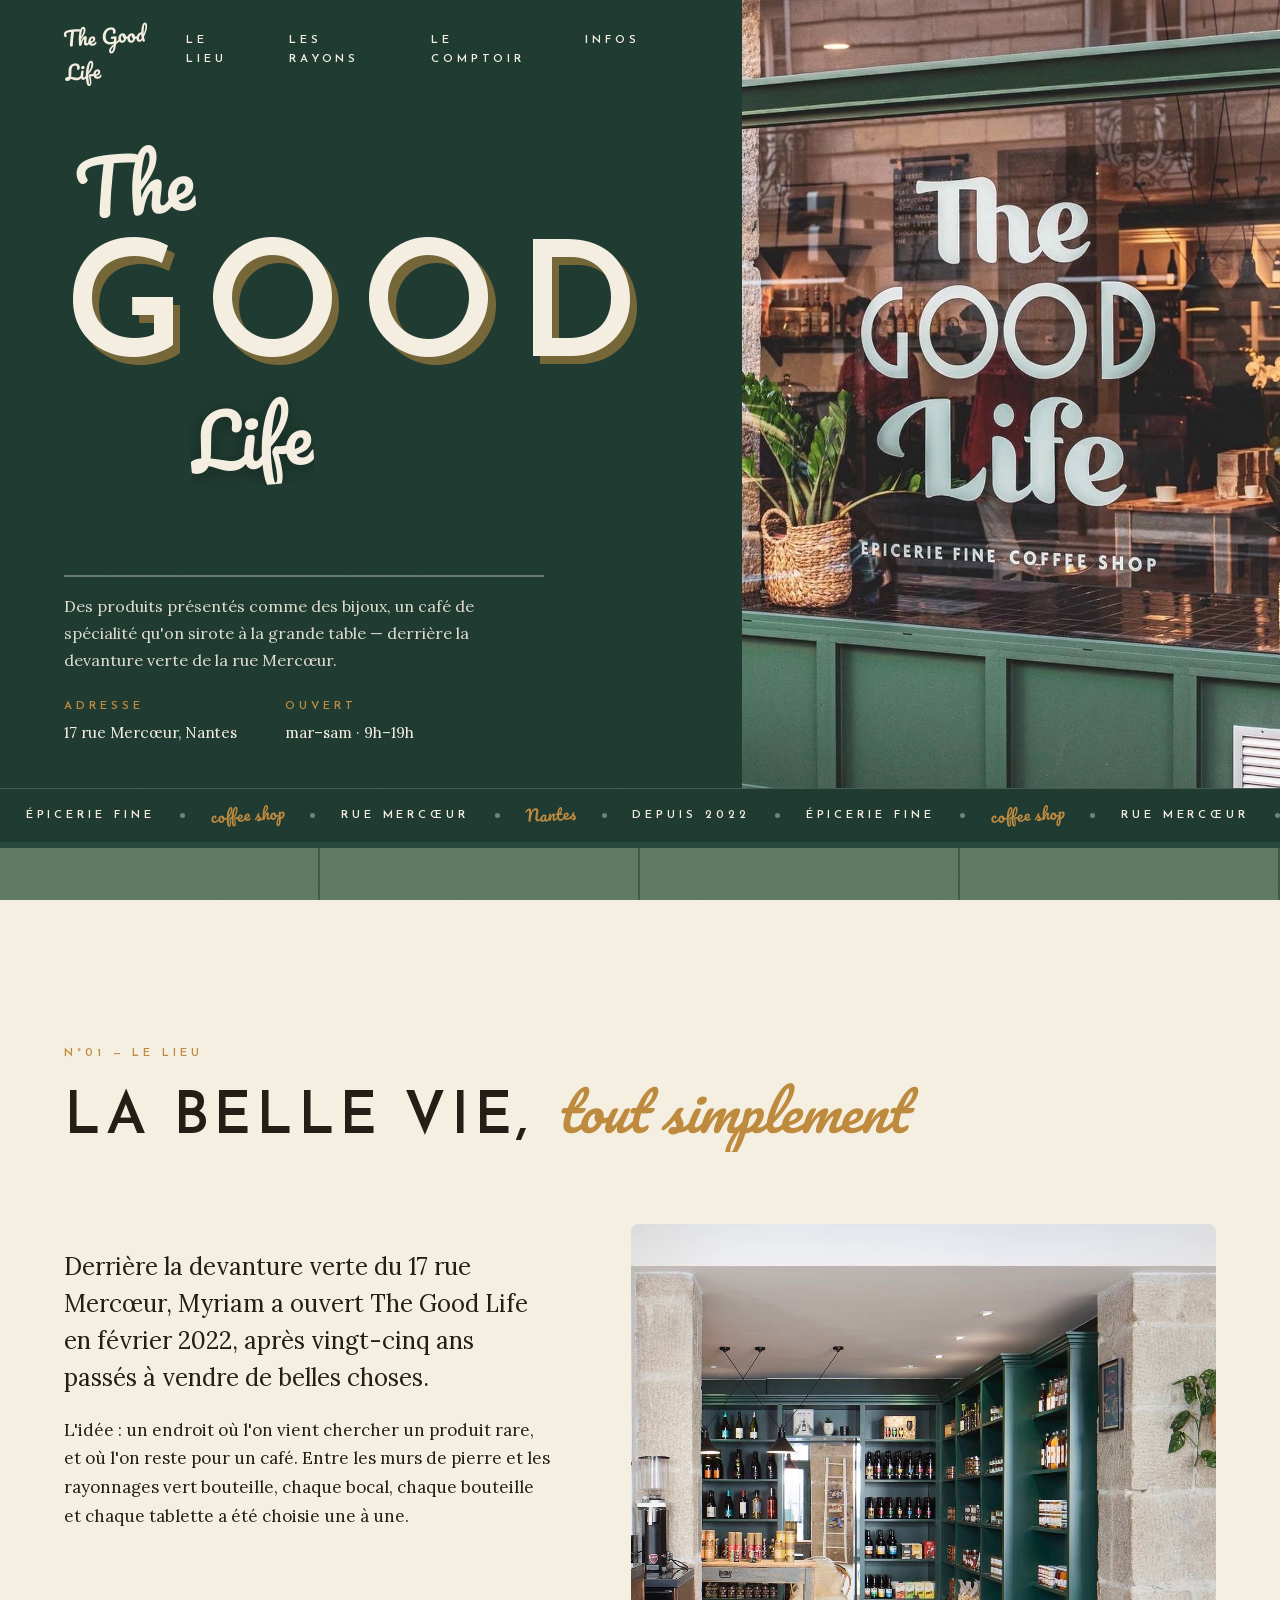
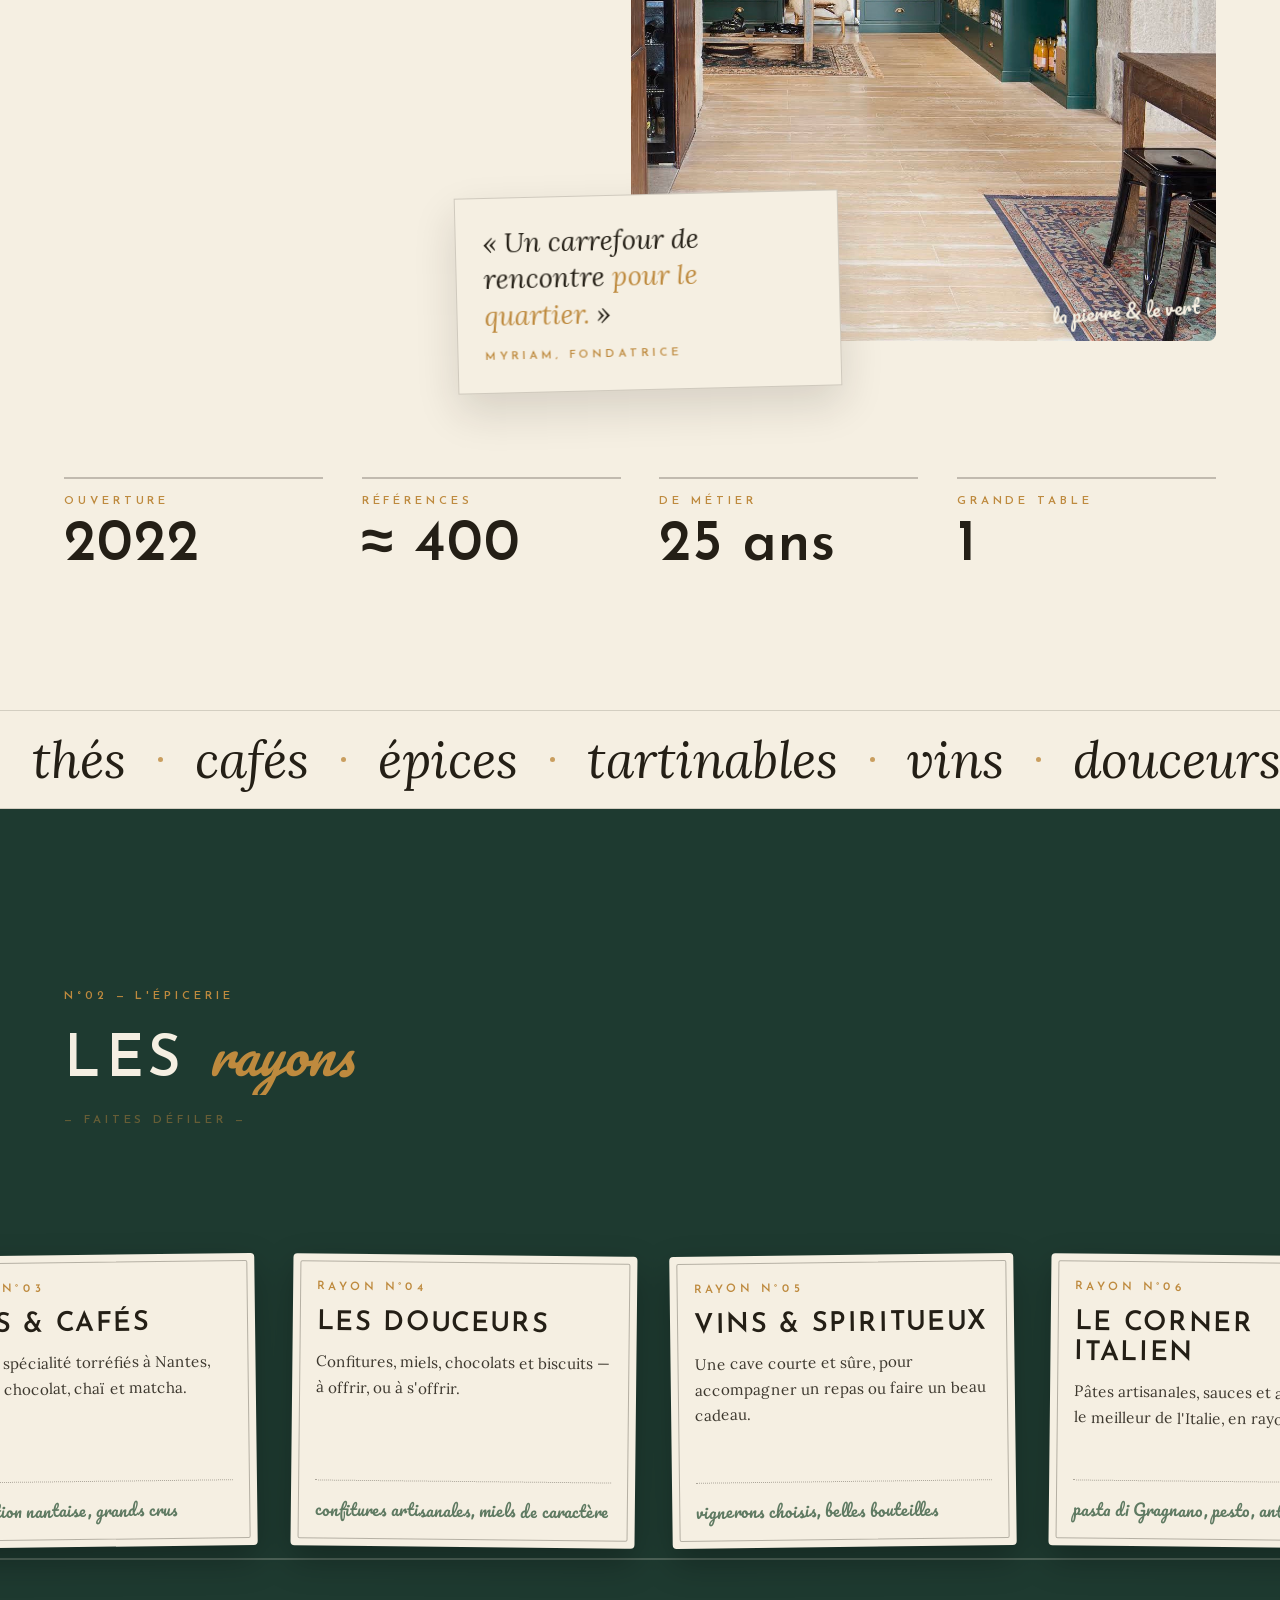
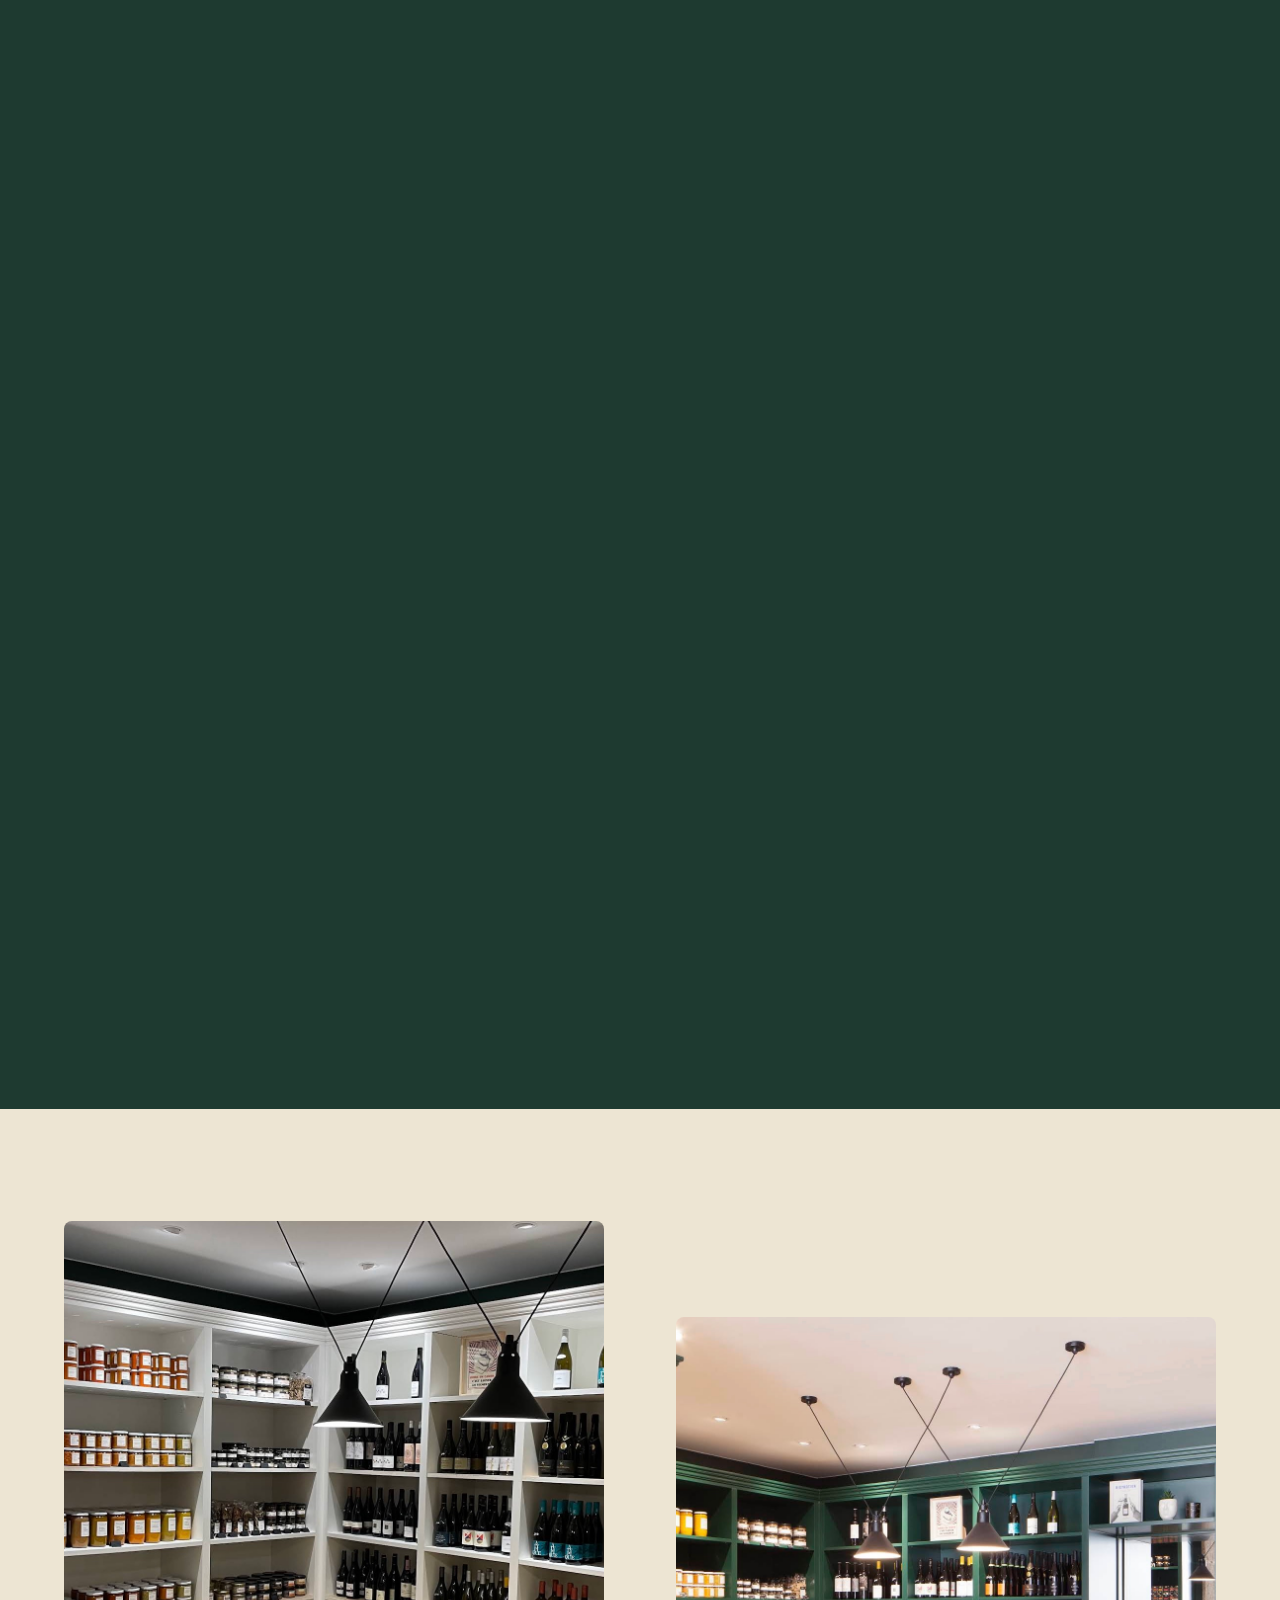
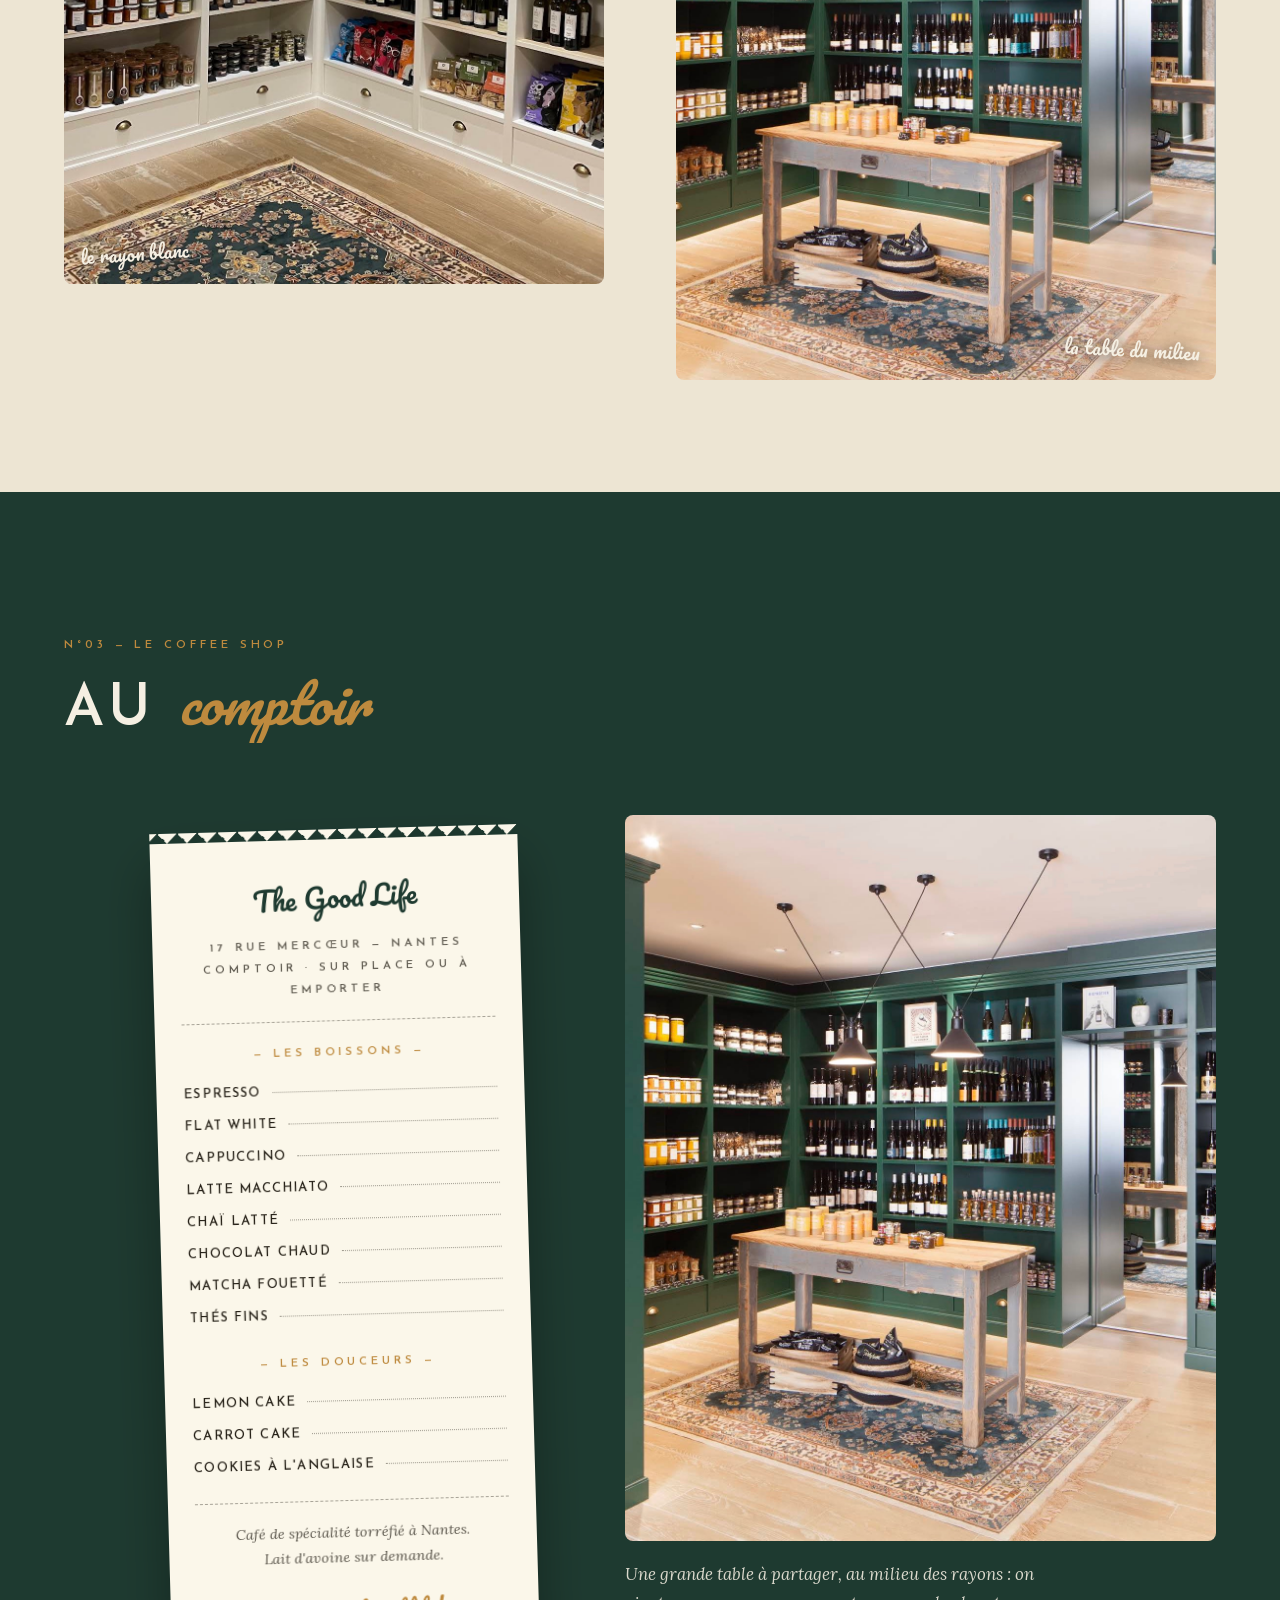
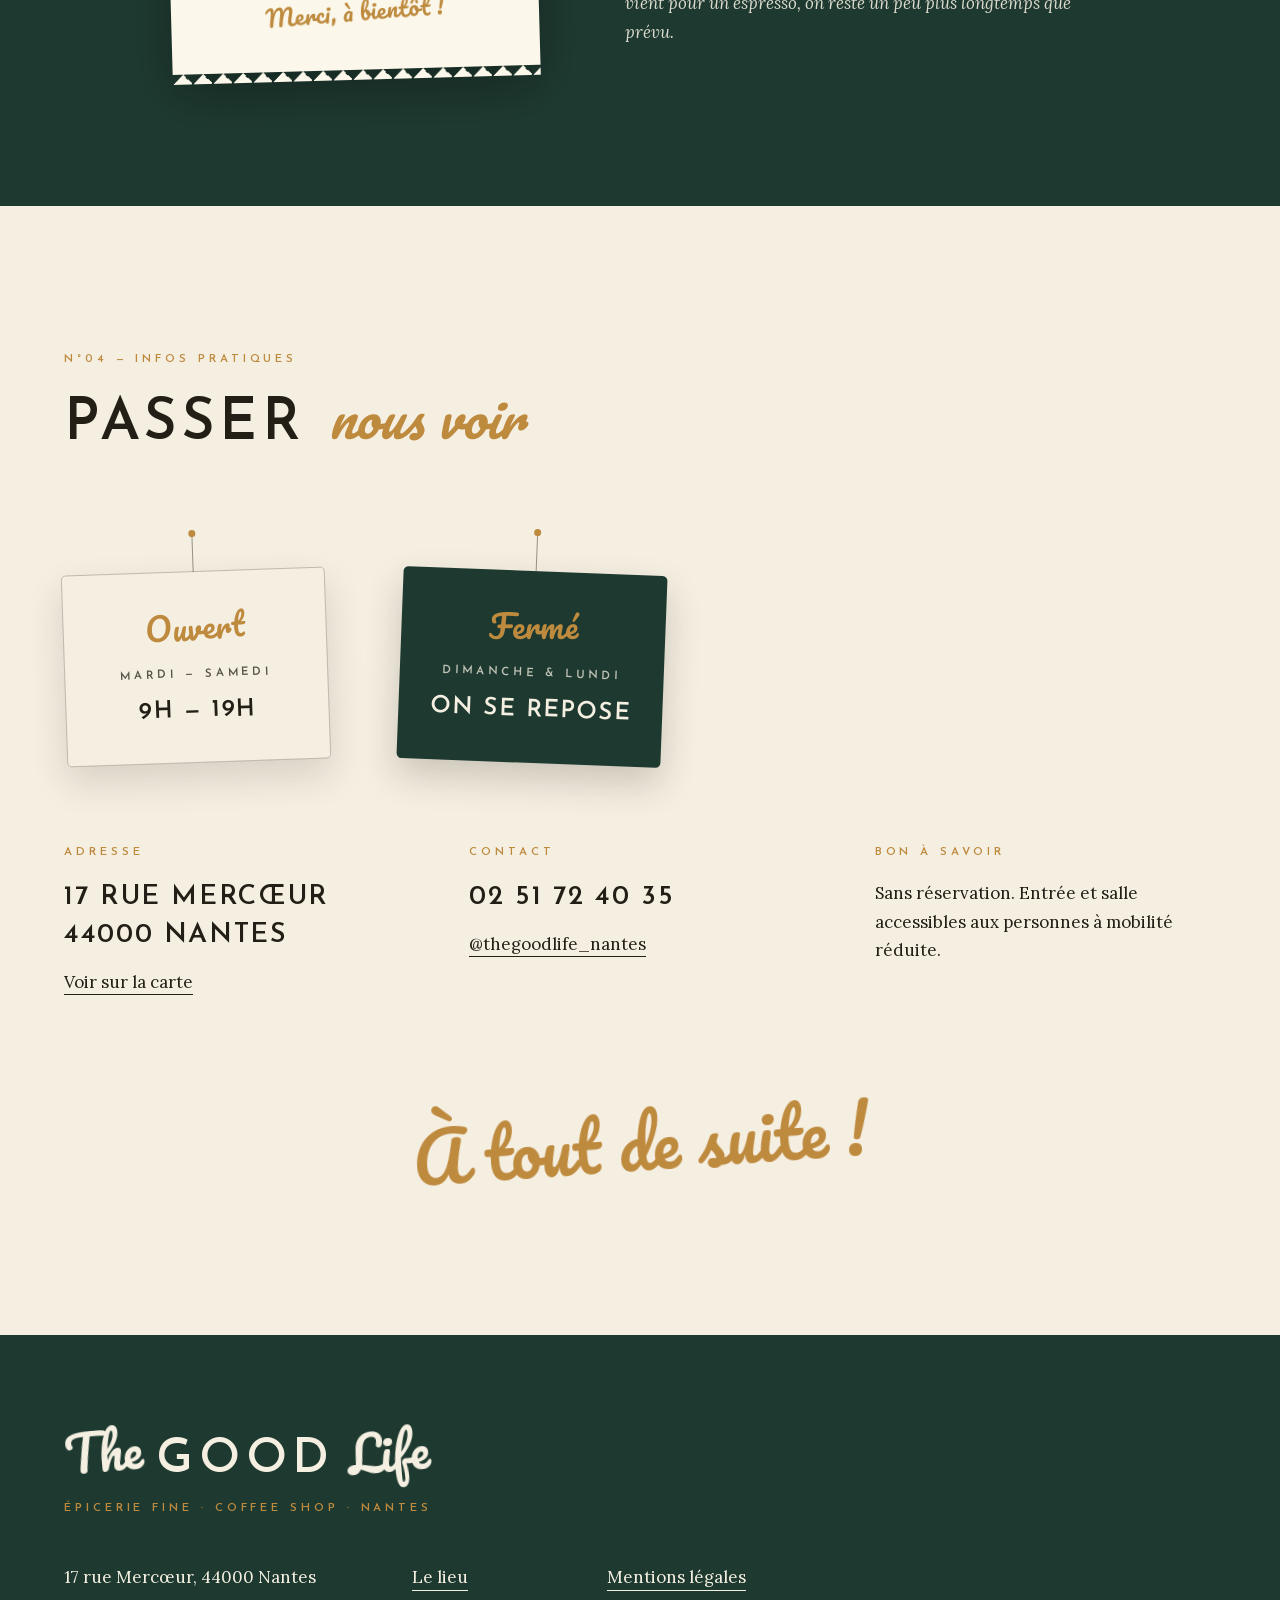
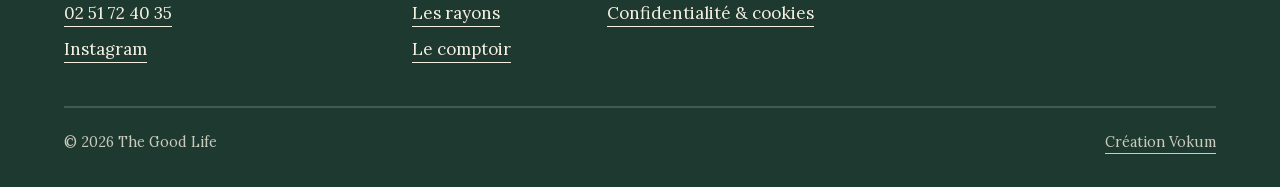
==== index.html @ 86792b62 "Site The Good Life — épicerie fine & coffee shop, Nantes DA « La traversée de la boutique » : lettra" ====
<!doctype html>
<html lang="fr">
<head>
  <meta charset="utf-8">
  <meta name="viewport" content="width=device-width, initial-scale=1">
  <title>The Good Life — Épicerie fine &amp; coffee shop à Nantes</title>
  <meta name="description" content="The Good Life, épicerie fine et coffee shop rue Mercœur à Nantes. Environ 400 références choisies une à une, café de spécialité, pâtisseries à l'anglaise et une grande table à partager. Mardi–samedi, 9h–19h.">
  <link rel="icon" href="assets/img/favicon.svg" type="image/svg+xml">

  <meta property="og:title" content="The Good Life — Épicerie fine &amp; coffee shop à Nantes">
  <meta property="og:description" content="Épicerie fine, café de spécialité et pâtisseries à l'anglaise, 17 rue Mercœur à Nantes.">
  <meta property="og:type" content="website">
  <meta property="og:image" content="https://thegoodlife-site.vercel.app/assets/img/devanture.jpg">
  <meta property="og:locale" content="fr_FR">

  <link rel="preload" href="assets/fonts/pacifico.woff2" as="font" type="font/woff2" crossorigin>
  <link rel="preload" href="assets/fonts/josefin-sans.woff2" as="font" type="font/woff2" crossorigin>
  <link rel="preload" href="assets/fonts/lora.woff2" as="font" type="font/woff2" crossorigin>

  <link rel="stylesheet" href="assets/css/base/base.css">
  <link rel="stylesheet" href="assets/css/base/motion.css">
  <link rel="stylesheet" href="assets/css/ui/site-loader.css">
  <link rel="stylesheet" href="assets/css/ui/site-nav.css">
  <link rel="stylesheet" href="assets/css/ui/site-footer.css">
  <link rel="stylesheet" href="assets/css/components/marquee.css">
  <link rel="stylesheet" href="assets/css/modules/hero.css">
  <link rel="stylesheet" href="assets/css/modules/lieu.css">
  <link rel="stylesheet" href="assets/css/modules/rayons.css">
  <link rel="stylesheet" href="assets/css/modules/interlude.css">
  <link rel="stylesheet" href="assets/css/modules/comptoir.css">
  <link rel="stylesheet" href="assets/css/modules/infos.css">
  <noscript><style>.site-loader { display: none; }</style></noscript>
</head>
<body>

  <!-- Loader — le lettrage de la vitrine se peint -->
  <div class="site-loader" data-site-loader aria-hidden="true">
    <div class="site-loader__lockup">
      <span class="site-loader__word site-loader__word--script"><span class="site-loader__inner">The</span></span>
      <span class="site-loader__word site-loader__word--caps">
        <span class="site-loader__letter" style="--i:0">G</span><span class="site-loader__letter" style="--i:1">O</span><span class="site-loader__letter" style="--i:2">O</span><span class="site-loader__letter" style="--i:3">D</span>
      </span>
      <span class="site-loader__word site-loader__word--script site-loader__word--life"><span class="site-loader__inner">Life</span></span>
      <span class="site-loader__line"></span>
      <span class="site-loader__sub label">Épicerie fine · Coffee shop</span>
    </div>
  </div>

  <!-- Header / nav -->
  <header class="site-nav" data-ui="site-nav">
    <div class="site-nav__bar">
      <a class="site-nav__brand script" href="#haut">The Good Life</a>
      <nav class="site-nav__inline" aria-label="Navigation principale">
        <a class="site-nav__inline-link label" href="#le-lieu">Le lieu</a>
        <a class="site-nav__inline-link label" href="#rayons">Les rayons</a>
        <a class="site-nav__inline-link label" href="#comptoir">Le comptoir</a>
        <a class="site-nav__inline-link label" href="#infos">Infos</a>
      </nav>
      <button class="site-nav__toggle" aria-expanded="false" aria-label="Ouvrir le menu">
        <span class="site-nav__toggle-line" aria-hidden="true"></span>
        <span class="site-nav__toggle-line" aria-hidden="true"></span>
      </button>
    </div>
    <div class="site-nav__panel">
      <nav aria-label="Navigation mobile">
        <ul class="site-nav__list">
          <li><a class="site-nav__link" href="#le-lieu"><span class="site-nav__num label" aria-hidden="true">01</span>Le lieu</a></li>
          <li><a class="site-nav__link" href="#rayons"><span class="site-nav__num label" aria-hidden="true">02</span>Les rayons</a></li>
          <li><a class="site-nav__link" href="#comptoir"><span class="site-nav__num label" aria-hidden="true">03</span>Le comptoir</a></li>
          <li><a class="site-nav__link" href="#infos"><span class="site-nav__num label" aria-hidden="true">04</span>Infos pratiques</a></li>
        </ul>
      </nav>
      <p class="site-nav__panel-foot label">17 rue Mercœur, Nantes · mar–sam 9h–19h</p>
    </div>
  </header>

  <main id="haut">

    <!-- ============ HERO — LA VITRINE ============ -->
    <section class="hero" data-module-delay>
      <div class="hero__stage">
        <div class="hero__top">
          <h1 class="hero__lockup" aria-label="The Good Life — épicerie fine et coffee shop à Nantes">
            <span class="hero__word hero__word--the" data-reveal="mask" aria-hidden="true"><span>The</span></span>
            <span class="hero__word hero__word--good" data-reveal="mask" aria-hidden="true"><span>Good</span></span>
            <span class="hero__word hero__word--life" data-reveal="mask" aria-hidden="true"><span>Life</span></span>
          </h1>
        </div>
        <figure class="hero__photo">
          <img src="assets/img/devanture.jpg" alt="La devanture verte de The Good Life, avec son lettrage peint sur la vitrine" width="1206" height="1480" data-reveal="clip" fetchpriority="high">
        </figure>
        <div class="hero__foot">
          <span class="hero__line shelf-line" data-reveal="line"></span>
          <p class="hero__pitch" data-reveal>Des produits présentés comme des bijoux, un café de spécialité qu'on sirote à la grande table — derrière la devanture verte de la rue Mercœur.</p>
          <div class="hero__meta" data-reveal>
            <p class="hero__meta-item"><span class="label">Adresse</span>17 rue Mercœur, Nantes</p>
            <p class="hero__meta-item"><span class="label">Ouvert</span>mar–sam · 9h–19h</p>
          </div>
        </div>
      </div>

      <!-- Enseigne défilante -->
      <div class="hero__marquee marquee" data-reveal aria-hidden="true">
        <div class="marquee__track">
          <span class="marquee__seq">
            <span class="marquee__item label">Épicerie fine</span><span class="marquee__dot"></span>
            <span class="marquee__item marquee__item--script script">coffee shop</span><span class="marquee__dot"></span>
            <span class="marquee__item label">Rue Mercœur</span><span class="marquee__dot"></span>
            <span class="marquee__item marquee__item--script script">Nantes</span><span class="marquee__dot"></span>
            <span class="marquee__item label">Depuis 2022</span><span class="marquee__dot"></span>
          </span>
          <span class="marquee__seq">
            <span class="marquee__item label">Épicerie fine</span><span class="marquee__dot"></span>
            <span class="marquee__item marquee__item--script script">coffee shop</span><span class="marquee__dot"></span>
            <span class="marquee__item label">Rue Mercœur</span><span class="marquee__dot"></span>
            <span class="marquee__item marquee__item--script script">Nantes</span><span class="marquee__dot"></span>
            <span class="marquee__item label">Depuis 2022</span><span class="marquee__dot"></span>
          </span>
        </div>
      </div>
      <div class="hero__soubassement" aria-hidden="true"></div>
    </section>

    <!-- ============ LE LIEU — LE SEUIL ============ -->
    <section class="lieu section" id="le-lieu" data-module="parallax" data-module-delay data-reveal-group>
      <div class="container">
        <header class="section__head">
          <span class="label" data-reveal>N°01 — Le lieu</span>
          <h2 class="h-section" data-reveal="mask"><span>La belle vie, <em class="script">tout simplement</em></span></h2>
        </header>

        <div class="lieu__grid">
          <div class="lieu__text">
            <p class="lieu__lead" data-reveal>Derrière la devanture verte du 17 rue Mercœur, Myriam a ouvert The Good Life en février 2022, après vingt-cinq ans passés à vendre de belles choses.</p>
            <p data-reveal>L'idée&nbsp;: un endroit où l'on vient chercher un produit rare, et où l'on reste pour un café. Entre les murs de pierre et les rayonnages vert bouteille, chaque bocal, chaque bouteille et chaque tablette a été choisie une à une.</p>
          </div>
          <figure class="lieu__photo photo">
            <img src="assets/img/interieur-pierre.jpg" alt="L'intérieur de la boutique : murs de pierre, parquet clair et rayonnages verts remplis de produits fins" width="1206" height="1480" data-reveal="clip" data-parallax="0.12" loading="lazy">
            <figcaption class="lieu__caption script" aria-hidden="true">la pierre &amp; le vert</figcaption>
          </figure>
          <blockquote class="lieu__quote" data-reveal>
            <p>«&nbsp;Un carrefour de rencontre <em>pour le quartier.</em>&nbsp;»</p>
            <cite class="label">Myriam, fondatrice</cite>
          </blockquote>
        </div>

        <dl class="lieu__stats" data-reveal-group>
          <div class="lieu__stat">
            <span class="lieu__stat-line shelf-line" data-reveal="line"></span>
            <dt class="label" data-reveal>Ouverture</dt>
            <dd data-reveal>2022</dd>
          </div>
          <div class="lieu__stat">
            <span class="lieu__stat-line shelf-line" data-reveal="line"></span>
            <dt class="label" data-reveal>Références</dt>
            <dd data-reveal>≈&nbsp;400</dd>
          </div>
          <div class="lieu__stat">
            <span class="lieu__stat-line shelf-line" data-reveal="line"></span>
            <dt class="label" data-reveal>De métier</dt>
            <dd data-reveal>25&nbsp;ans</dd>
          </div>
          <div class="lieu__stat">
            <span class="lieu__stat-line shelf-line" data-reveal="line"></span>
            <dt class="label" data-reveal>Grande table</dt>
            <dd data-reveal>1</dd>
          </div>
        </dl>
      </div>
    </section>

    <!-- Bande de seuil -->
    <div class="marquee marquee--seuil" aria-hidden="true">
      <div class="marquee__track marquee__track--reverse">
        <span class="marquee__seq">
          <span class="marquee__item marquee__item--serif">thés</span><span class="marquee__dot"></span>
          <span class="marquee__item marquee__item--serif">cafés</span><span class="marquee__dot"></span>
          <span class="marquee__item marquee__item--serif">épices</span><span class="marquee__dot"></span>
          <span class="marquee__item marquee__item--serif">tartinables</span><span class="marquee__dot"></span>
          <span class="marquee__item marquee__item--serif">vins</span><span class="marquee__dot"></span>
          <span class="marquee__item marquee__item--serif">douceurs</span><span class="marquee__dot"></span>
        </span>
        <span class="marquee__seq">
          <span class="marquee__item marquee__item--serif">thés</span><span class="marquee__dot"></span>
          <span class="marquee__item marquee__item--serif">cafés</span><span class="marquee__dot"></span>
          <span class="marquee__item marquee__item--serif">épices</span><span class="marquee__dot"></span>
          <span class="marquee__item marquee__item--serif">tartinables</span><span class="marquee__dot"></span>
          <span class="marquee__item marquee__item--serif">vins</span><span class="marquee__dot"></span>
          <span class="marquee__item marquee__item--serif">douceurs</span><span class="marquee__dot"></span>
        </span>
      </div>
    </div>

    <!-- ============ LES RAYONS — L'ÉTAGÈRE ============ -->
    <section class="rayons" id="rayons" data-module="rayons" data-module-delay>
      <div class="rayons__sticky">
        <header class="rayons__head container">
          <span class="label" data-reveal>N°02 — L'épicerie</span>
          <h2 class="h-section" data-reveal="mask"><span>Les <em class="script">rayons</em></span></h2>
          <p class="rayons__hint label" aria-hidden="true">— Faites défiler —</p>
        </header>
        <div class="rayons__viewport">
          <span class="rayons__shelf" aria-hidden="true"></span>
          <ol class="rayons__track">
            <li class="etiquette" data-reveal>
              <span class="etiquette__head label">Rayon n°01</span>
              <h3 class="etiquette__name">L'apéritif</h3>
              <p class="etiquette__desc">Tartinables, conserves fines et biscuits salés — de quoi bien commencer la soirée.</p>
              <p class="etiquette__ex script">rillettes de la mer, olives, gressins</p>
            </li>
            <li class="etiquette" data-reveal>
              <span class="etiquette__head label">Rayon n°02</span>
              <h3 class="etiquette__name">Épices &amp; condiments</h3>
              <p class="etiquette__desc">Sels, poivres, huiles et vinaigres qui changent un plat ordinaire en souvenir.</p>
              <p class="etiquette__ex script">poivres rares, huiles d'olive, moutardes</p>
            </li>
            <li class="etiquette" data-reveal>
              <span class="etiquette__head label">Rayon n°03</span>
              <h3 class="etiquette__name">Thés &amp; cafés</h3>
              <p class="etiquette__desc">Cafés de spécialité torréfiés à Nantes, thés fins, chocolat, chaï et matcha.</p>
              <p class="etiquette__ex script">torréfaction nantaise, grands crus</p>
            </li>
            <li class="etiquette" data-reveal>
              <span class="etiquette__head label">Rayon n°04</span>
              <h3 class="etiquette__name">Les douceurs</h3>
              <p class="etiquette__desc">Confitures, miels, chocolats et biscuits — à offrir, ou à s'offrir.</p>
              <p class="etiquette__ex script">confitures artisanales, miels de caractère</p>
            </li>
            <li class="etiquette" data-reveal>
              <span class="etiquette__head label">Rayon n°05</span>
              <h3 class="etiquette__name">Vins &amp; spiritueux</h3>
              <p class="etiquette__desc">Une cave courte et sûre, pour accompagner un repas ou faire un beau cadeau.</p>
              <p class="etiquette__ex script">vignerons choisis, belles bouteilles</p>
            </li>
            <li class="etiquette" data-reveal>
              <span class="etiquette__head label">Rayon n°06</span>
              <h3 class="etiquette__name">Le corner italien</h3>
              <p class="etiquette__desc">Pâtes artisanales, sauces et antipasti — le meilleur de l'Italie, en rayon.</p>
              <p class="etiquette__ex script">pasta di Gragnano, pesto, antipasti</p>
            </li>
            <li class="etiquette etiquette--fin" data-reveal>
              <p class="etiquette__fin-script script">et tout ce qu'on ne trouve<br>nulle part ailleurs…</p>
              <p class="etiquette__fin-note">Environ 400 références dénichées dans les salons professionnels, choisies une à une.</p>
            </li>
          </ol>
        </div>
      </div>
    </section>

    <!-- ============ INTERLUDE PHOTOS ============ -->
    <section class="interlude section" data-module="parallax" data-module-delay data-reveal-group>
      <div class="container interlude__grid">
        <figure class="interlude__photo photo">
          <img src="assets/img/rayon-blanc.jpg" alt="Rayonnages blancs garnis de bocaux de confitures, tartinables et bouteilles de vin" width="1206" height="1480" data-reveal="clip" data-parallax="0.1" loading="lazy">
          <figcaption class="interlude__caption script" aria-hidden="true">le rayon blanc</figcaption>
        </figure>
        <figure class="interlude__photo interlude__photo--decale photo">
          <img src="assets/img/rayon-table.jpg" alt="La table de présentation en bois au centre des rayonnages vert bouteille" width="1206" height="1480" data-reveal="clip" data-parallax="-0.08" loading="lazy">
          <figcaption class="interlude__caption interlude__caption--right script" aria-hidden="true">la table du milieu</figcaption>
        </figure>
      </div>
    </section>

    <!-- ============ LE COMPTOIR — LE TICKET ============ -->
    <section class="comptoir section" id="comptoir" data-module-delay>
      <div class="container">
        <header class="section__head" data-reveal-group>
          <span class="label" data-reveal>N°03 — Le coffee shop</span>
          <h2 class="h-section" data-reveal="mask"><span>Au <em class="script">comptoir</em></span></h2>
        </header>

        <div class="comptoir__grid">
          <div class="comptoir__ticket-zone" data-reveal-group>
            <div class="ticket" data-reveal="clip">
              <p class="ticket__brand script">The Good Life</p>
              <p class="ticket__meta label">17 rue Mercœur — Nantes<br>Comptoir · sur place ou à emporter</p>
              <span class="ticket__rule" aria-hidden="true"></span>
              <p class="ticket__cat label">— Les boissons —</p>
              <ul class="ticket__list">
                <li><span>Espresso</span><span class="ticket__dots" aria-hidden="true"></span></li>
                <li><span>Flat white</span><span class="ticket__dots" aria-hidden="true"></span></li>
                <li><span>Cappuccino</span><span class="ticket__dots" aria-hidden="true"></span></li>
                <li><span>Latte macchiato</span><span class="ticket__dots" aria-hidden="true"></span></li>
                <li><span>Chaï latté</span><span class="ticket__dots" aria-hidden="true"></span></li>
                <li><span>Chocolat chaud</span><span class="ticket__dots" aria-hidden="true"></span></li>
                <li><span>Matcha fouetté</span><span class="ticket__dots" aria-hidden="true"></span></li>
                <li><span>Thés fins</span><span class="ticket__dots" aria-hidden="true"></span></li>
              </ul>
              <p class="ticket__cat label">— Les douceurs —</p>
              <ul class="ticket__list">
                <li><span>Lemon cake</span><span class="ticket__dots" aria-hidden="true"></span></li>
                <li><span>Carrot cake</span><span class="ticket__dots" aria-hidden="true"></span></li>
                <li><span>Cookies à l'anglaise</span><span class="ticket__dots" aria-hidden="true"></span></li>
              </ul>
              <span class="ticket__rule" aria-hidden="true"></span>
              <p class="ticket__note">Café de spécialité torréfié à Nantes.<br>Lait d'avoine sur demande.</p>
              <p class="ticket__merci script">Merci, à bientôt&nbsp;!</p>
            </div>
          </div>

          <div class="comptoir__aside">
            <figure class="photo comptoir__photo">
              <img src="assets/img/rayon-table.jpg" alt="La grande table de bois entourée des rayonnages de l'épicerie" width="1206" height="1480" data-reveal="clip" loading="lazy">
            </figure>
            <p class="comptoir__table-note" data-reveal>Une grande table à partager, au milieu des rayons&nbsp;: on vient pour un espresso, on reste un peu plus longtemps que prévu.</p>
          </div>
        </div>
      </div>
    </section>

    <!-- ============ INFOS — LA PORTE ============ -->
    <section class="infos section" id="infos" data-module-delay>
      <div class="container">
        <header class="section__head" data-reveal-group>
          <span class="label" data-reveal>N°04 — Infos pratiques</span>
          <h2 class="h-section" data-reveal="mask"><span>Passer <em class="script">nous voir</em></span></h2>
        </header>

        <div class="infos__pancartes" data-reveal-group>
          <div class="pancarte pancarte--ouvert" data-reveal>
            <span class="pancarte__ficelle" aria-hidden="true"></span>
            <p class="pancarte__etat script">Ouvert</p>
            <p class="pancarte__jours label">Mardi — Samedi</p>
            <p class="pancarte__heures">9h&nbsp;—&nbsp;19h</p>
          </div>
          <div class="pancarte pancarte--ferme" data-reveal>
            <span class="pancarte__ficelle" aria-hidden="true"></span>
            <p class="pancarte__etat script">Fermé</p>
            <p class="pancarte__jours label">Dimanche &amp; lundi</p>
            <p class="pancarte__heures">On se repose</p>
          </div>
        </div>

        <div class="infos__grid" data-reveal-group>
          <div class="infos__bloc">
            <h3 class="label infos__bloc-title" data-reveal>Adresse</h3>
            <p class="infos__big" data-reveal>17 rue Mercœur<br>44000 Nantes</p>
            <p data-reveal><a class="link-u" href="https://maps.google.com/?q=The+Good+Life,+17+rue+Mercoeur,+44000+Nantes" target="_blank" rel="noopener">Voir sur la carte</a></p>
          </div>
          <div class="infos__bloc">
            <h3 class="label infos__bloc-title" data-reveal>Contact</h3>
            <p class="infos__big" data-reveal><a class="infos__tel" href="tel:+33251724035">02&nbsp;51&nbsp;72&nbsp;40&nbsp;35</a></p>
            <p data-reveal><a class="link-u" href="https://www.instagram.com/thegoodlife_nantes/" target="_blank" rel="noopener">@thegoodlife_nantes</a></p>
          </div>
          <div class="infos__bloc">
            <h3 class="label infos__bloc-title" data-reveal>Bon à savoir</h3>
            <p data-reveal>Sans réservation. Entrée et salle accessibles aux personnes à mobilité réduite.</p>
          </div>
        </div>

        <p class="infos__sign script" data-reveal>À tout de suite&nbsp;!</p>
      </div>
    </section>
  </main>

  <!-- ============ FOOTER ============ -->
  <footer class="site-footer">
    <div class="container">
      <div class="site-footer__top">
        <p class="site-footer__lockup" aria-hidden="true"><span class="script">The</span> <span class="site-footer__good">Good</span> <span class="script">Life</span></p>
        <p class="site-footer__tag label">Épicerie fine · Coffee shop · Nantes</p>
      </div>
      <div class="site-footer__grid">
        <div class="site-footer__col">
          <p>17 rue Mercœur, 44000 Nantes</p>
          <p><a class="link-u" href="tel:+33251724035">02 51 72 40 35</a></p>
          <p><a class="link-u" href="https://www.instagram.com/thegoodlife_nantes/" target="_blank" rel="noopener">Instagram</a></p>
        </div>
        <nav class="site-footer__col" aria-label="Navigation pied de page">
          <p><a class="link-u" href="#le-lieu">Le lieu</a></p>
          <p><a class="link-u" href="#rayons">Les rayons</a></p>
          <p><a class="link-u" href="#comptoir">Le comptoir</a></p>
        </nav>
        <div class="site-footer__col">
          <p><a class="link-u" href="mentions-legales.html">Mentions légales</a></p>
          <p><a class="link-u" href="mentions-legales.html#confidentialite">Confidentialité &amp; cookies</a></p>
        </div>
      </div>
      <span class="shelf-line site-footer__line" aria-hidden="true"></span>
      <div class="site-footer__bottom">
        <p>© 2026 The Good Life</p>
        <p><a class="link-u" href="https://vokumagency.com" target="_blank" rel="noopener">Création Vokum</a></p>
      </div>
    </div>
  </footer>

  <script type="module" src="assets/js/app.js"></script>
</body>
</html>
---- assets/css/base/base.css ----
/* =========================================================================
   THE GOOD LIFE — base : tokens, fontes, reset, typographie, utilitaires
   ========================================================================= */

/* ---- Fontes (self-host, subset latin, swap) ---- */
@font-face {
  font-family: 'Josefin Sans';
  src: url('../../fonts/josefin-sans.woff2') format('woff2');
  font-weight: 100 700;
  font-style: normal;
  font-display: swap;
}
@font-face {
  font-family: 'Josefin Sans';
  src: url('../../fonts/josefin-sans-italic.woff2') format('woff2');
  font-weight: 100 700;
  font-style: italic;
  font-display: swap;
}
@font-face {
  font-family: 'Lora';
  src: url('../../fonts/lora.woff2') format('woff2');
  font-weight: 400 700;
  font-style: normal;
  font-display: swap;
}
@font-face {
  font-family: 'Lora';
  src: url('../../fonts/lora-italic.woff2') format('woff2');
  font-weight: 400 700;
  font-style: italic;
  font-display: swap;
}
@font-face {
  font-family: 'Pacifico';
  src: url('../../fonts/pacifico.woff2') format('woff2');
  font-weight: 400;
  font-style: normal;
  font-display: swap;
}

/* ---- Tokens ---- */
:root {
  /* Couleurs — devanture & rayonnages */
  --creme:      #F5EFE2;  /* papier / lettrage vitrine */
  --creme-2:    #EDE5D3;  /* papier ombré */
  --vert:       #1E3A30;  /* vert bouteille — rayonnages */
  --vert-2:     #27473A;  /* vert rayonnage éclairci */
  --sauge:      #5F7A62;  /* vert devanture */
  --miel:       #BE8A3E;  /* bocaux, laiton */
  --encre:      #241F16;  /* texte sur crème */
  --pierre:     #CfC5B2;  /* pierre apparente */

  /* Typo */
  --f-caps:   'Josefin Sans', 'Futura', sans-serif;
  --f-script: 'Pacifico', cursive;
  --f-body:   'Lora', Georgia, serif;

  --fs-body: 1.0625rem;

  /* Layout */
  --gutter: 1.375rem;
  --max-w: 82rem;
}

@media (min-width: 900px) {
  :root { --gutter: 4rem; }
}

/* ---- Reset ---- */
*, *::before, *::after { box-sizing: border-box; margin: 0; padding: 0; }

html {
  scroll-behavior: smooth;
  -webkit-text-size-adjust: 100%;
}

body {
  font-family: var(--f-body);
  font-size: var(--fs-body);
  line-height: 1.7;
  color: var(--encre);
  background: var(--creme);
  -webkit-font-smoothing: antialiased;
}

img {
  max-width: 100%;
  height: auto;
  display: block;
}

a { color: inherit; }

ul, ol { list-style: none; }

button {
  font: inherit;
  color: inherit;
  background: none;
  border: 0;
  cursor: pointer;
}

::selection { background: var(--miel); color: var(--creme); }

/* ---- Typographie partagée ---- */

/* Étiquette de rayon — comme « EPICERIE FINE  COFFEE SHOP » sur la vitrine */
.label {
  font-family: var(--f-caps);
  font-weight: 600;
  font-size: .72rem;
  letter-spacing: .34em;
  text-transform: uppercase;
}

/* Mot script — comme « The » et « Life » du lettrage */
.script {
  font-family: var(--f-script);
  font-weight: 400;
  text-transform: none;
  letter-spacing: 0;
}

/* Titre de section : capitales géométriques */
.h-section {
  font-family: var(--f-caps);
  font-weight: 600;
  text-transform: uppercase;
  letter-spacing: .08em;
  font-size: clamp(2rem, 7.5vw, 3.6rem);
  line-height: 1.12;
}

.h-section .script {
  font-size: .92em;
  letter-spacing: 0;
  color: var(--miel);
}

/* ---- Ligne d'étagère ---- */
.shelf-line {
  display: block;
  height: 2px;
  width: 100%;
  background: currentColor;
  opacity: .28;
}

/* ---- Structure ---- */
.container {
  width: 100%;
  max-width: var(--max-w);
  margin-inline: auto;
  padding-inline: var(--gutter);
}

.section {
  padding-block: clamp(4.5rem, 12vw, 8.5rem);
}

.section__head {
  margin-bottom: clamp(2.25rem, 7vw, 4.5rem);
}

.section__head .label {
  display: inline-block;
  margin-bottom: 1.1rem;
  color: var(--miel);
}

/* ---- Photos : rectangles à coins doux, jamais d'arche ---- */
.photo {
  border-radius: 8px;
  overflow: hidden;
}
.photo img { width: 100%; }

/* ---- Lien souligné ---- */
.link-u {
  text-decoration: none;
  border-bottom: 1px solid currentColor;
  padding-bottom: .1em;
  transition: opacity 250ms linear;
}
.link-u:hover { opacity: .6; }

/* ---- Accessibilité ---- */
.sr-only {
  position: absolute;
  width: 1px; height: 1px;
  clip-path: inset(50%);
  overflow: hidden;
  white-space: nowrap;
}

:focus-visible {
  outline: 2px solid var(--miel);
  outline-offset: 3px;
}

/* ---- Grain papier — texture globale très légère ---- */
body::after {
  content: "";
  position: fixed;
  inset: 0;
  pointer-events: none;
  z-index: 2000;
  opacity: .05;
  background-image: url("data:image/svg+xml,%3Csvg xmlns='http://www.w3.org/2000/svg' width='240' height='240'%3E%3Cfilter id='n'%3E%3CfeTurbulence type='fractalNoise' baseFrequency='0.85' numOctaves='2' stitchTiles='stitch'/%3E%3C/filter%3E%3Crect width='240' height='240' filter='url(%23n)' opacity='0.6'/%3E%3C/svg%3E");
}
---- assets/css/base/motion.css ----
/* =========================================================================
   THE GOOD LIFE — système de motion
   Geste du projet : « la mise en rayon » — les éléments se posent sur les
   lignes d'étagère, glissés depuis le côté ou montés depuis le bas.
   ========================================================================= */

:root {
  --ease-out: cubic-bezier(0.16, 1, 0.3, 1);
  --ease-io:  cubic-bezier(0.65, 0, 0.35, 1);

  --dur-fast: 250ms;
  --dur-base: 600ms;
  --dur-slow: 950ms;

  --stagger-base: 1450ms; /* après le lettrage du loader */
  --stagger-step: 320ms;
}

@media (max-width: 768px) {
  :root {
    --dur-base: 480ms; --dur-slow: 700ms;
    --stagger-step: 200ms;
  }
}

/* ---- Délais composables ---- */
[data-module-delay] { --module-delay: 0ms; }

[data-reveal], [data-split] {
  --column-delay: 0ms;
  --self-delay:   0ms;
  --local-offset: 0ms;
  --index:        0;
  --stagger:      0ms;
  --delay: calc(
    var(--module-delay, 0ms) + var(--column-delay, 0ms) + var(--self-delay, 0ms)
    + var(--index, 0) * var(--stagger, 0ms) + var(--local-offset, 0ms)
  );
}

[data-module-delay] > [data-reveal]:nth-child(2) { --self-delay:  90ms; }
[data-module-delay] > [data-reveal]:nth-child(3) { --self-delay: 180ms; }
[data-module-delay] > [data-reveal]:nth-child(4) { --self-delay: 270ms; }
[data-module-delay] > [data-reveal]:nth-child(5) { --self-delay: 360ms; }
[data-module-delay] > [data-reveal]:nth-child(6) { --self-delay: 450ms; }

/* ---- Keyframes ---- */
@keyframes v-fade      { from { opacity: 0; } }
@keyframes v-translate { from { translate: var(--tx, 0px) var(--ty, 0px); } }
@keyframes v-scaleX    { from { scale: var(--sx, 1) 1; } }

@keyframes v-clip {
  from { clip-path: inset(var(--top, 0%) var(--right, 0%) var(--bottom, 0%) var(--left, 0%) round var(--radius, 8px)); }
  to   { clip-path: inset(0% 0% 0% 0% round var(--radius, 8px)); }
}

/* ---- États initiaux — seulement si le JS est là ---- */
html.--js-inview-enabled [data-reveal] {
  --ty: 1.5rem;
  animation:
    v-translate var(--dur-base, 600ms) var(--ease-out, ease) var(--delay, 0ms) backwards,
    v-fade      var(--dur-base, 600ms) linear                var(--delay, 0ms) backwards;
  animation-play-state: paused, paused;
}
html.--js-inview-enabled [data-reveal].is-inview {
  animation-play-state: running, running;
}

/* a. Masque overflow — l'enfant monte (ou glisse) */
html.--js-inview-enabled [data-reveal="mask"] {
  overflow: hidden;
  animation: none;
}
html.--js-inview-enabled [data-reveal="mask"] > * {
  display: block;
  --tx: 0px;
  --ty: 100%;
  animation: v-translate var(--dur-slow, 950ms) var(--ease-out, ease) var(--delay, 0ms) backwards;
  animation-play-state: paused;
}
html.--js-inview-enabled [data-reveal="mask"].is-inview > * {
  animation-play-state: running;
}

/* b. clip-path — révéler une photo sans scale.
   ⚠ élément entièrement clippé à la frame 0 : l'IO observe le parent
   [data-reveal-group], jamais cet élément. */
html.--js-inview-enabled [data-reveal="clip"] {
  --top: 0%; --right: 0%; --bottom: 100%; --left: 0%;
  animation: v-clip var(--dur-slow, 950ms) var(--ease-out, ease) var(--delay, 0ms) backwards;
  animation-play-state: paused;
}
html.--js-inview-enabled [data-reveal="clip"].is-inview {
  animation-play-state: running;
}

/* c. Trait d'étagère qui se pose */
html.--js-inview-enabled [data-reveal="line"] {
  --sx: 0;
  transform-origin: left center;
  animation: v-scaleX var(--dur-slow, 950ms) var(--ease-io, ease) var(--delay, 0ms) backwards;
  animation-play-state: paused;
}
html.--js-inview-enabled [data-reveal="line"].is-inview {
  animation-play-state: running;
}

/* ---- Stagger typographique — masque par mot ---- */
.word {
  display: inline-block;
  overflow: hidden;
  vertical-align: top;
}
.word__inner { display: inline-block; }

html.--js-inview-enabled [data-split] .word__inner {
  --ty: 110%;
  animation: v-translate var(--dur-slow, 950ms) var(--ease-out, ease)
             calc(var(--delay, 0ms) + var(--word-index, 0) * var(--word-stagger, 55ms)) backwards;
  animation-play-state: paused;
}
html.--js-inview-enabled [data-split].is-inview .word__inner {
  animation-play-state: running;
}

/* ---- Accessibilité — dernier mot ---- */
@media (prefers-reduced-motion: reduce) {
  *, *::before, *::after {
    animation-duration: 0.01ms !important;
    animation-iteration-count: 1 !important;
    transition-duration: 0.01ms !important;
    scroll-behavior: auto !important;
  }
  html [data-reveal],
  html [data-reveal] > *,
  html [data-split] .word__inner {
    animation: none !important;
    opacity: 1 !important;
    translate: none !important;
    clip-path: none !important;
  }
}
---- assets/css/ui/site-loader.css ----
/* Loader — le lettrage de la vitrine se compose sur le verre vert */
.site-loader {
  position: fixed;
  inset: 0;
  height: 100lvh;
  z-index: 999;
  background: var(--vert);
  display: grid;
  place-items: center;
  opacity: 1;
  will-change: opacity;
}
.site-loader.--js-ready {
  opacity: 0;
  pointer-events: none;
  transition: opacity 350ms linear;
}

.site-loader__lockup {
  display: flex;
  flex-direction: column;
  align-items: center;
  color: var(--creme);
  text-align: center;
}

.site-loader__word {
  display: block;
  overflow: hidden;
  line-height: 1.15;
}
.site-loader__inner {
  display: block;
  translate: 0 110%;
  animation: loader-up 700ms cubic-bezier(0.16, 1, 0.3, 1) forwards;
}

.site-loader__word--script {
  font-family: var(--f-script);
  font-size: clamp(2.4rem, 9vw, 4rem);
  rotate: -5deg;
}
.site-loader__word--caps {
  font-family: var(--f-caps);
  font-weight: 600;
  text-transform: uppercase;
  letter-spacing: .14em;
  font-size: clamp(2.6rem, 10vw, 4.6rem);
  margin-block: .1em;
  overflow: visible;
}
/* GOOD se peint lettre à lettre */
.site-loader__letter {
  display: inline-block;
  opacity: 0;
  translate: 0 .45em;
  animation: loader-letter 520ms cubic-bezier(0.16, 1, 0.3, 1) calc(200ms + var(--i) * 80ms) forwards;
}
.site-loader__word--life .site-loader__inner { animation-delay: 560ms; }

.site-loader__line {
  display: block;
  height: 2px;
  width: min(14rem, 55vw);
  background: var(--creme);
  opacity: .5;
  margin-block: 1.3rem .95rem;
  scale: 0 1;
  transform-origin: left center;
  animation: loader-line 650ms cubic-bezier(0.65, 0, 0.35, 1) 820ms forwards;
}

.site-loader__sub {
  color: var(--creme);
  opacity: 0;
  animation: loader-fade 500ms linear 1050ms forwards;
}

@keyframes loader-up     { to { translate: 0 0; } }
@keyframes loader-letter { to { opacity: 1; translate: 0 0; } }
@keyframes loader-line   { to { scale: 1 1; } }
@keyframes loader-fade   { to { opacity: .75; } }

@media (prefers-reduced-motion: reduce) {
  .site-loader { display: none; }
}
---- assets/css/ui/site-nav.css ----
/* Header + navigation — posé sur la vitrine (hero vert) */
.site-nav {
  position: absolute;
  top: 0; left: 0; right: 0;
  z-index: 50;
  color: var(--creme);
}

.site-nav__bar {
  display: flex;
  align-items: center;
  justify-content: space-between;
  padding: 1.1rem var(--gutter);
  max-width: var(--max-w);
  margin-inline: auto;
}

.site-nav__brand {
  font-family: var(--f-script);
  font-size: 1.25rem;
  text-decoration: none;
  rotate: -4deg;
  position: relative;
  z-index: 60;
}

/* Liens inline — desktop seulement */
.site-nav__inline { display: none; }

@media (min-width: 900px) {
  /* la barre reste sur la partie verte du hero, jamais sur la photo */
  .site-nav__bar {
    width: 55%;
    max-width: none;
    margin: 0;
  }
  .site-nav__inline {
    display: flex;
    gap: 2.2rem;
  }
  .site-nav__inline-link {
    text-decoration: none;
    padding-bottom: .2em;
    background: linear-gradient(currentColor, currentColor) left bottom / 0% 1px no-repeat;
    transition: background-size 350ms cubic-bezier(0.65, 0, 0.35, 1);
  }
  .site-nav__inline-link:hover { background-size: 100% 1px; }
}

/* Burger */
.site-nav__toggle {
  position: relative;
  z-index: 60;
  width: 44px;
  height: 44px;
  display: grid;
  place-content: center;
  gap: 7px;
}
.site-nav__toggle-line {
  display: block;
  width: 26px;
  height: 2px;
  background: currentColor;
  transition: rotate 300ms var(--ease-io), translate 300ms var(--ease-io);
}
.site-nav.is-open .site-nav__toggle-line:nth-child(1) { rotate: 45deg; translate: 0 4.5px; }
.site-nav.is-open .site-nav__toggle-line:nth-child(2) { rotate: -45deg; translate: 0 -4.5px; }

/* Panneau plein écran */
.site-nav__panel {
  position: fixed;
  inset: 0;
  height: 100lvh;
  z-index: 55;
  background: var(--vert);
  color: var(--creme);
  display: flex;
  flex-direction: column;
  justify-content: center;
  padding: var(--gutter);
  clip-path: inset(0 0 100% 0);
  visibility: hidden;
  transition: clip-path 550ms cubic-bezier(0.65, 0, 0.35, 1), visibility 0s 550ms;
}
.site-nav.is-open .site-nav__panel {
  clip-path: inset(0 0 0% 0);
  visibility: visible;
  transition: clip-path 550ms cubic-bezier(0.65, 0, 0.35, 1);
}

html.nav-locked { overflow: hidden; }

.site-nav__list {
  display: flex;
  flex-direction: column;
  gap: .4rem;
}
.site-nav__link {
  display: flex;
  align-items: baseline;
  gap: 1rem;
  font-family: var(--f-caps);
  font-weight: 600;
  text-transform: uppercase;
  letter-spacing: .08em;
  font-size: clamp(1.9rem, 8vw, 2.6rem);
  line-height: 1.5;
  text-decoration: none;
  padding-block: .35rem;
  border-bottom: 1px solid rgba(245, 239, 226, .18);
  opacity: 0;
  translate: 0 1rem;
  transition: opacity 400ms linear, translate 450ms var(--ease-out);
}
.site-nav.is-open .site-nav__link {
  opacity: 1;
  translate: 0 0;
}
.site-nav.is-open .site-nav__list li:nth-child(1) .site-nav__link { transition-delay: 240ms; }
.site-nav.is-open .site-nav__list li:nth-child(2) .site-nav__link { transition-delay: 310ms; }
.site-nav.is-open .site-nav__list li:nth-child(3) .site-nav__link { transition-delay: 380ms; }
.site-nav.is-open .site-nav__list li:nth-child(4) .site-nav__link { transition-delay: 450ms; }

.site-nav__num { color: var(--miel); }

.site-nav__panel-foot {
  margin-top: 3rem;
  opacity: .6;
}

@media (min-width: 900px) {
  .site-nav__panel { display: none; }
  .site-nav__toggle { display: none; }
}
---- assets/css/ui/site-footer.css ----
/* Footer — vert bouteille profond */
.site-footer {
  background: var(--vert);
  color: var(--creme);
  padding-block: clamp(3.5rem, 9vw, 5.5rem) 2rem;
}

.site-footer__top { margin-bottom: 2.8rem; }

.site-footer__lockup {
  font-size: clamp(2rem, 8vw, 3rem);
  line-height: 1.2;
}
.site-footer__lockup .script { rotate: -5deg; display: inline-block; }
.site-footer__good {
  font-family: var(--f-caps);
  font-weight: 600;
  text-transform: uppercase;
  letter-spacing: .12em;
}

.site-footer__tag {
  margin-top: .6rem;
  color: var(--miel);
}

.site-footer__grid {
  display: flex;
  flex-direction: column;
  gap: 1.8rem;
}
.site-footer__col p + p { margin-top: .45rem; }

.site-footer__line {
  margin-block: 2.6rem 1.4rem;
  opacity: .18;
}

.site-footer__bottom {
  display: flex;
  flex-wrap: wrap;
  justify-content: space-between;
  gap: .6rem 2rem;
  font-size: .9rem;
  opacity: .8;
}

@media (min-width: 900px) {
  .site-footer__grid {
    flex-direction: row;
    gap: 6rem;
  }
}
---- assets/css/components/marquee.css ----
/* Marquee — enseigne défilante */
.marquee {
  overflow: hidden;
  user-select: none;
}

.marquee__track {
  display: flex;
  width: max-content;
  animation: marquee-scroll 32s linear infinite;
}
.marquee__track--reverse {
  animation-name: marquee-scroll-reverse;
  animation-duration: 44s;
}

.marquee__seq {
  display: flex;
  align-items: center;
  flex-shrink: 0;
}

.marquee__item {
  padding-inline: 1.6rem;
  white-space: nowrap;
}
.marquee__item--script {
  font-size: 1.15em;
  rotate: -3deg;
  color: var(--miel);
}

.marquee__dot {
  width: 5px;
  height: 5px;
  border-radius: 50%;
  background: currentColor;
  opacity: .4;
  flex-shrink: 0;
}

@keyframes marquee-scroll         { to { translate: -50% 0; } }
@keyframes marquee-scroll-reverse { from { translate: -50% 0; } to { translate: 0 0; } }

/* Variante seuil — grand serif italique sur crème */
.marquee--seuil {
  background: var(--creme);
  color: var(--encre);
  border-block: 1px solid rgba(36, 31, 22, .16);
  padding-block: 1.1rem;
}
.marquee--seuil .marquee__item--serif {
  font-family: var(--f-body);
  font-style: italic;
  font-size: clamp(1.9rem, 5.5vw, 3.2rem);
  line-height: 1.2;
  padding-inline: 2rem;
}
.marquee--seuil .marquee__dot { background: var(--miel); opacity: .8; }

@media (prefers-reduced-motion: reduce) {
  .marquee__track { animation: none !important; }
}
---- assets/css/modules/hero.css ----
/* Hero — la vitrine : lettrage peint qui chevauche la photo */
.hero {
  position: relative;
  background: var(--vert);
  color: var(--creme);
  display: flex;
  flex-direction: column;
  min-height: 100svh;
  overflow: hidden;
}

.hero__stage {
  display: flex;
  flex-direction: column;
  flex: 1;
}

/* ---- Lockup ---- */
.hero__top {
  padding: clamp(6rem, 15vw, 8rem) var(--gutter) 0;
  position: relative;
  z-index: 2;
}

.hero__lockup {
  font-weight: 400;
  line-height: 1;
}

.hero__word { display: block; width: fit-content; }

.hero__word--the,
.hero__word--life {
  font-family: var(--f-script);
  font-size: clamp(3rem, 12vw, 6.2rem);
  rotate: -5deg;
  line-height: 1.3;
}
.hero__word--the { margin-left: .15em; }

.hero__word--good {
  font-family: var(--f-caps);
  font-weight: 600;
  text-transform: uppercase;
  letter-spacing: .08em;
  font-size: clamp(4.6rem, 21vw, 13rem);
  line-height: 1.02;
  margin-block: .02em;
}
/* ombre d'enseigne peinte */
.hero__word--good > span {
  text-shadow: .045em .05em 0 rgba(190, 138, 62, .55);
}

.hero__word--life { margin-left: 1.15em; margin-top: -.08em; }
/* lisibilité quand le mot passe sur la photo (mobile) */
.hero__word--life > span { text-shadow: 0 2px 18px rgba(0, 0, 0, .35); }

/* Ordre de la cascade d'ouverture */
.hero__word--the  { --self-delay: 0ms; }
.hero__word--good { --self-delay: 140ms; }
.hero__word--life { --self-delay: 280ms; }
.hero__line       { --self-delay: 520ms; }
.hero__pitch      { --self-delay: 600ms; }
.hero__meta       { --self-delay: 700ms; }
.hero__photo img  { --self-delay: 420ms; }
.hero__marquee    { --self-delay: 900ms; }

/* ---- Photo — le lockup déborde dessus ---- */
.hero__photo {
  position: relative;
  z-index: 1;
  margin: -2.6rem var(--gutter) 0;
}
.hero__photo img {
  border-radius: 8px;
  --radius: 8px;
  width: 100%;
  max-height: 46svh;
  object-fit: cover;
  object-position: center 30%;
}

/* ---- Pied ---- */
.hero__foot {
  position: relative;
  z-index: 2;
  padding: 1.6rem var(--gutter) 1.8rem;
  margin-top: auto;
}
.hero__line {
  max-width: 30rem;
  opacity: .35;
  margin-bottom: 1rem;
}
.hero__pitch {
  max-width: 26rem;
  font-size: 1rem;
  opacity: .9;
}
.hero__meta {
  margin-top: 1.4rem;
  display: flex;
  flex-wrap: wrap;
  gap: 1.2rem 3rem;
}
.hero__meta-item {
  display: flex;
  flex-direction: column;
  gap: .25rem;
  font-size: .95rem;
}
.hero__meta-item .label { color: var(--miel); }

/* ---- Enseigne défilante ---- */
.hero__marquee {
  border-top: 1px solid rgba(245, 239, 226, .18);
  padding-block: .85rem;
  font-size: .8rem;
}

/* ---- Soubassement — panneaux bois de la devanture ---- */
.hero__soubassement {
  height: 3.2rem;
  background:
    repeating-linear-gradient(90deg,
      transparent 0, transparent calc(25% - 2px),
      rgba(30, 58, 48, .5) calc(25% - 2px), rgba(30, 58, 48, .5) 25%),
    var(--sauge);
  border-top: 6px solid var(--vert-2);
}

/* ---- Desktop : photo colonne droite, lockup à cheval ---- */
@media (min-width: 900px) {
  .hero__stage {
    position: relative;
    min-height: calc(100svh - 8.5rem);
  }

  .hero__photo {
    position: absolute;
    top: 0; right: 0; bottom: 0;
    width: 42%;
    margin: 0;
    z-index: 1;
  }
  .hero__photo img {
    height: 100%;
    max-height: none;
    border-radius: 0;
    --radius: 0px;
    object-position: center;
  }

  .hero__top {
    padding: 8.5rem var(--gutter) 0;
    width: 100%;
  }
  .hero__lockup { white-space: nowrap; }
  .hero__word--the  { font-size: 4.6rem; }
  .hero__word--life { font-size: 4.6rem; margin-left: 1.7em; margin-top: -.15em; }
  .hero__word--good { font-size: clamp(7.5rem, 12.5vw, 11rem); letter-spacing: .12em; }

  .hero__foot {
    width: 58%;
    padding: 2.4rem var(--gutter) 2.6rem;
  }

  .hero__marquee { font-size: .85rem; }
  .hero__soubassement { height: 3.6rem; }
}
---- assets/css/modules/lieu.css ----
/* Le lieu — le seuil : pierre, citation-papier posée sur la photo, chiffres en rayon */
.lieu {
  background: var(--creme);
}

.lieu__grid {
  position: relative;
  display: flex;
  flex-direction: column;
  gap: 2.4rem;
}

.lieu__lead {
  font-size: clamp(1.2rem, 3.6vw, 1.5rem);
  line-height: 1.55;
}
.lieu__text > p + p { margin-top: 1.2rem; }

/* Citation — papier posé sur la photo */
.lieu__quote {
  background: var(--creme);
  border: 1px solid rgba(36, 31, 22, .18);
  padding: 1.6rem 1.7rem;
  rotate: -1.4deg;
  box-shadow: 0 18px 40px rgba(36, 31, 22, .14);
  width: fit-content;
  max-width: 24rem;
  margin-top: -3.2rem;
  margin-inline: 1rem;
  position: relative;
  z-index: 2;
}
.lieu__quote p {
  font-family: var(--f-body);
  font-style: italic;
  font-size: clamp(1.3rem, 4.4vw, 1.7rem);
  line-height: 1.35;
}
.lieu__quote em { color: var(--miel); }
.lieu__quote cite {
  display: block;
  margin-top: .8rem;
  font-style: normal;
  color: var(--miel);
}

/* débord interne pour la parallaxe — jamais de scale */
.lieu__photo {
  position: relative;
  overflow: hidden;
  aspect-ratio: 1206 / 1480;
  border-radius: 8px;
}
.lieu__photo img {
  position: absolute;
  top: -34px;
  left: 0;
  width: 100%;
  height: calc(100% + 68px);
  object-fit: cover;
}
.lieu__caption {
  position: absolute;
  right: 1rem;
  bottom: .9rem;
  z-index: 2;
  color: var(--creme);
  font-size: 1.15rem;
  rotate: -4deg;
  text-shadow: 0 2px 14px rgba(0, 0, 0, .5);
}

/* ---- Chiffres sur lignes d'étagère ---- */
.lieu__stats {
  margin-top: clamp(3rem, 9vw, 5.5rem);
  display: grid;
  grid-template-columns: 1fr 1fr;
  gap: 2rem 2.4rem;
}
.lieu__stat { position: relative; padding-top: .9rem; }
.lieu__stat-line {
  position: absolute;
  top: 0; left: 0; right: 0;
  opacity: .25;
}
.lieu__stat dt { color: var(--miel); margin-bottom: .35rem; }
.lieu__stat dd {
  font-family: var(--f-caps);
  font-weight: 600;
  font-size: clamp(2.2rem, 8vw, 3.6rem);
  line-height: 1;
  letter-spacing: .02em;
}

/* cascade interne des stats */
.lieu__stat:nth-child(1) [data-reveal] { --local-offset: 0ms; }
.lieu__stat:nth-child(2) [data-reveal] { --local-offset: 120ms; }
.lieu__stat:nth-child(3) [data-reveal] { --local-offset: 240ms; }
.lieu__stat:nth-child(4) [data-reveal] { --local-offset: 360ms; }
.lieu__stat dt { --self-delay: 150ms; }
.lieu__stat dd { --self-delay: 260ms; }

/* ---- Desktop : photo droite, citation à cheval, texte gauche ---- */
@media (min-width: 900px) {
  .lieu__grid {
    display: grid;
    grid-template-columns: 5fr 6fr;
    column-gap: 5rem;
    align-items: start;
    padding-bottom: 3rem;
  }
  .lieu__text { grid-column: 1; padding-top: 1.5rem; }
  .lieu__photo { grid-column: 2; grid-row: 1 / span 2; }
  .lieu__quote {
    grid-column: 1;
    position: absolute;
    left: 34%;
    bottom: 0;
    margin: 0;
    z-index: 3;
  }
  .lieu__stats { grid-template-columns: repeat(4, 1fr); }
  .lieu .section__head { max-width: 62rem; }
}
---- assets/css/modules/rayons.css ----
/* Les rayons — l'étagère : étiquettes de bocaux sur une étagère qui défile.
   Desktop : section épinglée, le rail glisse horizontalement au scroll (JS).
   Mobile : liste verticale, pas d'épinglage. */
.rayons {
  background: var(--vert);
  color: var(--creme);
}

.rayons__sticky {
  display: flex;
  flex-direction: column;
  padding-block: clamp(4.5rem, 12vw, 6.5rem) clamp(3rem, 8vw, 4rem);
}

.rayons__head { width: 100%; }
.rayons__head .label { display: inline-block; margin-bottom: 1.1rem; color: var(--miel); }
.rayons__head .h-section .script { color: var(--miel); }

.rayons__hint {
  display: none;
  margin-top: 1rem;
  opacity: .45;
}

.rayons__viewport {
  position: relative;
  margin-top: clamp(2.2rem, 6vw, 3.5rem);
}

/* la ligne d'étagère continue */
.rayons__shelf {
  display: none;
}

.rayons__track {
  display: flex;
  flex-direction: column;
  gap: 1.3rem;
  padding-inline: var(--gutter);
}

/* ---- Étiquette de bocal ---- */
.etiquette {
  position: relative;
  background: var(--creme);
  color: var(--encre);
  padding: 1.5rem 1.5rem 1.4rem;
  border-radius: 4px;
  box-shadow: 0 14px 34px rgba(0, 0, 0, .28);
  transition: translate 300ms var(--ease-out), box-shadow 300ms linear;
}
/* double filet intérieur */
.etiquette::before {
  content: "";
  position: absolute;
  inset: 7px;
  border: 1px solid rgba(36, 31, 22, .3);
  border-radius: 2px;
  pointer-events: none;
}

.etiquette:nth-child(odd)  { rotate: -.7deg; }
.etiquette:nth-child(even) { rotate: .6deg; }

.etiquette:hover {
  translate: 0 -6px;
  box-shadow: 0 24px 44px rgba(0, 0, 0, .34);
}

.etiquette__head {
  display: block;
  color: var(--miel);
  margin-bottom: .7rem;
}
.etiquette__name {
  font-family: var(--f-caps);
  font-weight: 600;
  text-transform: uppercase;
  letter-spacing: .06em;
  font-size: clamp(1.4rem, 5vw, 1.7rem);
  line-height: 1.12;
}
.etiquette__desc {
  margin-top: .6rem;
  font-size: .95rem;
  opacity: .88;
}
.etiquette__ex {
  margin-top: .9rem;
  padding-top: .8rem;
  border-top: 1px dotted rgba(36, 31, 22, .35);
  font-size: 1.02rem;
  color: var(--sauge);
}

/* carte finale — posée sur le vert, sans papier */
.etiquette--fin {
  background: none;
  color: var(--creme);
  box-shadow: none;
  padding-block: 1rem;
}
.etiquette--fin::before { display: none; }
.etiquette--fin:hover { translate: none; box-shadow: none; }
.etiquette__fin-script {
  font-size: clamp(1.7rem, 6.5vw, 2.4rem);
  line-height: 1.35;
  color: var(--miel);
  rotate: -2deg;
}
.etiquette__fin-note {
  margin-top: 1.1rem;
  max-width: 22rem;
  opacity: .85;
}

/* stagger d'entrée des premières étiquettes */
.etiquette:nth-child(1) { --self-delay: 0ms; }
.etiquette:nth-child(2) { --self-delay: 110ms; }
.etiquette:nth-child(3) { --self-delay: 220ms; }

/* ---- Desktop : épinglage + rail horizontal ---- */
@media (min-width: 900px) {
  .rayons { height: calc(100lvh + 2600px); }

  .rayons__sticky {
    position: sticky;
    top: 0;
    height: 100lvh;
    overflow: hidden;
    justify-content: center;
  }

  .rayons__hint { display: block; }

  .rayons__viewport {
    padding-block: 3.2rem 2rem;
  }

  .rayons__shelf {
    display: block;
    position: absolute;
    left: 0; right: 0;
    bottom: 1.2rem;
    height: 2px;
    background: var(--creme);
    opacity: .22;
  }

  .rayons__track {
    flex-direction: row;
    align-items: stretch;
    gap: 2.2rem;
    width: max-content;
    padding-inline: var(--gutter) 8rem;
    will-change: translate;
  }

  .etiquette {
    width: 21.5rem;
    flex-shrink: 0;
    display: flex;
    flex-direction: column;
  }
  .etiquette__ex { margin-top: auto; padding-top: .9rem; }
  .etiquette--fin {
    width: 24rem;
    justify-content: center;
  }
}
---- assets/css/modules/interlude.css ----
/* Interlude — diptyque décalé, légendes manuscrites */
.interlude {
  background: var(--creme-2);
  padding-block: clamp(4rem, 10vw, 7rem);
}

.interlude__grid {
  display: flex;
  flex-direction: column;
  gap: 2rem;
}

/* débord interne pour la parallaxe — jamais de scale */
.interlude__photo {
  position: relative;
  overflow: hidden;
  aspect-ratio: 1206 / 1480;
}
.interlude__photo img {
  position: absolute;
  top: -34px;
  left: 0;
  width: 100%;
  height: calc(100% + 68px);
  object-fit: cover;
}

.interlude__caption {
  position: absolute;
  left: 1rem;
  bottom: .9rem;
  z-index: 2;
  color: var(--creme);
  font-size: 1.15rem;
  rotate: -4deg;
  text-shadow: 0 2px 14px rgba(0, 0, 0, .55);
}
.interlude__caption--right {
  left: auto;
  right: 1rem;
  rotate: 3deg;
}

@media (min-width: 900px) {
  .interlude__grid {
    flex-direction: row;
    gap: 4.5rem;
    align-items: flex-start;
  }
  .interlude__photo { width: 50%; }
  .interlude__photo--decale {
    margin-top: 6rem;
    --self-delay: 180ms;
  }
}
---- assets/css/modules/comptoir.css ----
/* Le comptoir — le ticket de caisse s'imprime */
.comptoir {
  background: var(--vert);
  color: var(--creme);
}
.comptoir .section__head .label { color: var(--miel); }
.comptoir .h-section .script { color: var(--miel); }

.comptoir__grid {
  display: flex;
  flex-direction: column;
  gap: 3rem;
}

/* ---- Le ticket ---- */
.comptoir__ticket-zone {
  display: flex;
  justify-content: center;
}

.ticket {
  --ticket-bg: #FBF7EA;
  position: relative;
  background: var(--ticket-bg);
  color: var(--encre);
  width: min(23rem, 100%);
  padding: 2.2rem 1.7rem 2.4rem;
  rotate: -1.6deg;
  box-shadow: 0 22px 50px rgba(0, 0, 0, .32);
  font-size: .95rem;
}
/* bords perforés */
.ticket::before,
.ticket::after {
  content: "";
  position: absolute;
  left: 0; right: 0;
  height: 10px;
  background: conic-gradient(from 135deg at 50% 0, var(--ticket-bg) 90deg, #0000 0) 0 0 / 20px 10px repeat-x;
}
.ticket::before {
  bottom: 100%;
  rotate: 180deg;
}
.ticket::after { top: 100%; }

/* impression : révélation lente du haut vers le bas */
html.--js-inview-enabled .ticket[data-reveal="clip"] {
  --radius: 0px;
  animation-duration: 1700ms;
  animation-timing-function: var(--ease-io);
}

.ticket__brand {
  text-align: center;
  font-size: 1.7rem;
  color: var(--vert);
  rotate: -2deg;
}
.ticket__meta {
  margin-top: .9rem;
  text-align: center;
  line-height: 1.9;
  opacity: .7;
}

.ticket__rule {
  display: block;
  border-top: 1px dashed rgba(36, 31, 22, .4);
  margin-block: 1.2rem;
}

.ticket__cat {
  text-align: center;
  color: var(--miel);
  margin-bottom: .8rem;
}
.ticket__cat:not(:first-of-type) { margin-top: 1.4rem; }

.ticket__list li {
  display: flex;
  align-items: baseline;
  gap: .7rem;
  padding-block: .3rem;
  font-family: var(--f-caps);
  font-weight: 500;
  text-transform: uppercase;
  letter-spacing: .09em;
  font-size: .82rem;
}
.ticket__dots {
  flex: 1;
  border-bottom: 1px dotted rgba(36, 31, 22, .45);
  translate: 0 -.22em;
}

.ticket__note {
  text-align: center;
  font-style: italic;
  font-size: .9rem;
  opacity: .75;
}

.ticket__merci {
  margin-top: 1.4rem;
  text-align: center;
  font-size: 1.45rem;
  color: var(--miel);
  rotate: -3deg;
}

/* ---- Aparté photo + grande table ---- */
.comptoir__table-note {
  margin-top: 1.2rem;
  font-style: italic;
  opacity: .88;
  max-width: 28rem;
}

@media (min-width: 900px) {
  .comptoir__grid {
    flex-direction: row;
    gap: 6rem;
    align-items: flex-start;
  }
  .comptoir__ticket-zone {
    width: 44%;
    justify-content: flex-end;
    padding-top: 1.5rem;
  }
  .comptoir__aside { width: 56%; }
}
---- assets/css/modules/infos.css ----
/* Infos — la porte : pancartes suspendues, coordonnées, au revoir */
.infos {
  background: var(--creme);
}

/* ---- Pancartes ---- */
.infos__pancartes {
  display: flex;
  flex-wrap: wrap;
  gap: 2.4rem 3.5rem;
  margin-bottom: clamp(3rem, 8vw, 5rem);
  padding-top: 2.6rem;
}

.pancarte {
  position: relative;
  width: min(16.5rem, 100%);
  padding: 1.7rem 1.6rem 1.9rem;
  text-align: center;
  border-radius: 5px;
  transition: rotate 400ms var(--ease-out);
}
.pancarte--ouvert {
  background: var(--creme);
  border: 1px solid rgba(36, 31, 22, .25);
  box-shadow: 0 16px 36px rgba(36, 31, 22, .14);
  rotate: -2deg;
}
.pancarte--ferme {
  background: var(--vert);
  color: var(--creme);
  box-shadow: 0 16px 36px rgba(36, 31, 22, .2);
  rotate: 2.2deg;
}
.pancarte:hover { rotate: 0deg; }

/* la ficelle */
.pancarte__ficelle {
  position: absolute;
  left: 50%;
  bottom: 100%;
  width: 1px;
  height: 2.4rem;
  background: rgba(36, 31, 22, .45);
}
.pancarte__ficelle::before {
  content: "";
  position: absolute;
  top: -4px; left: -3px;
  width: 7px; height: 7px;
  border-radius: 50%;
  background: var(--miel);
}

.pancarte__etat {
  font-size: 2rem;
  color: var(--miel);
  rotate: -2deg;
}
.pancarte__jours {
  margin-top: .7rem;
  opacity: .75;
}
.pancarte__heures {
  margin-top: .4rem;
  font-family: var(--f-caps);
  font-weight: 600;
  text-transform: uppercase;
  letter-spacing: .08em;
  font-size: 1.5rem;
}

/* ---- Coordonnées ---- */
.infos__grid {
  display: flex;
  flex-direction: column;
  gap: 2.4rem;
}
.infos__bloc-title {
  display: block;
  color: var(--miel);
  margin-bottom: 1rem;
}
.infos__big {
  font-family: var(--f-caps);
  font-weight: 600;
  text-transform: uppercase;
  letter-spacing: .06em;
  font-size: clamp(1.3rem, 4.5vw, 1.7rem);
  line-height: 1.4;
  margin-bottom: .8rem;
}
.infos__tel { text-decoration: none; }

.infos__sign {
  margin-top: clamp(3rem, 9vw, 5.5rem);
  font-size: clamp(2.4rem, 10vw, 4.2rem);
  color: var(--miel);
  rotate: -4deg;
  width: fit-content;
}

@media (min-width: 900px) {
  .infos__pancartes { gap: 4.5rem; }
  .infos__grid { flex-direction: row; gap: 4rem; }
  .infos__bloc { flex: 1; }
  .infos__sign { margin-inline: auto; }
}
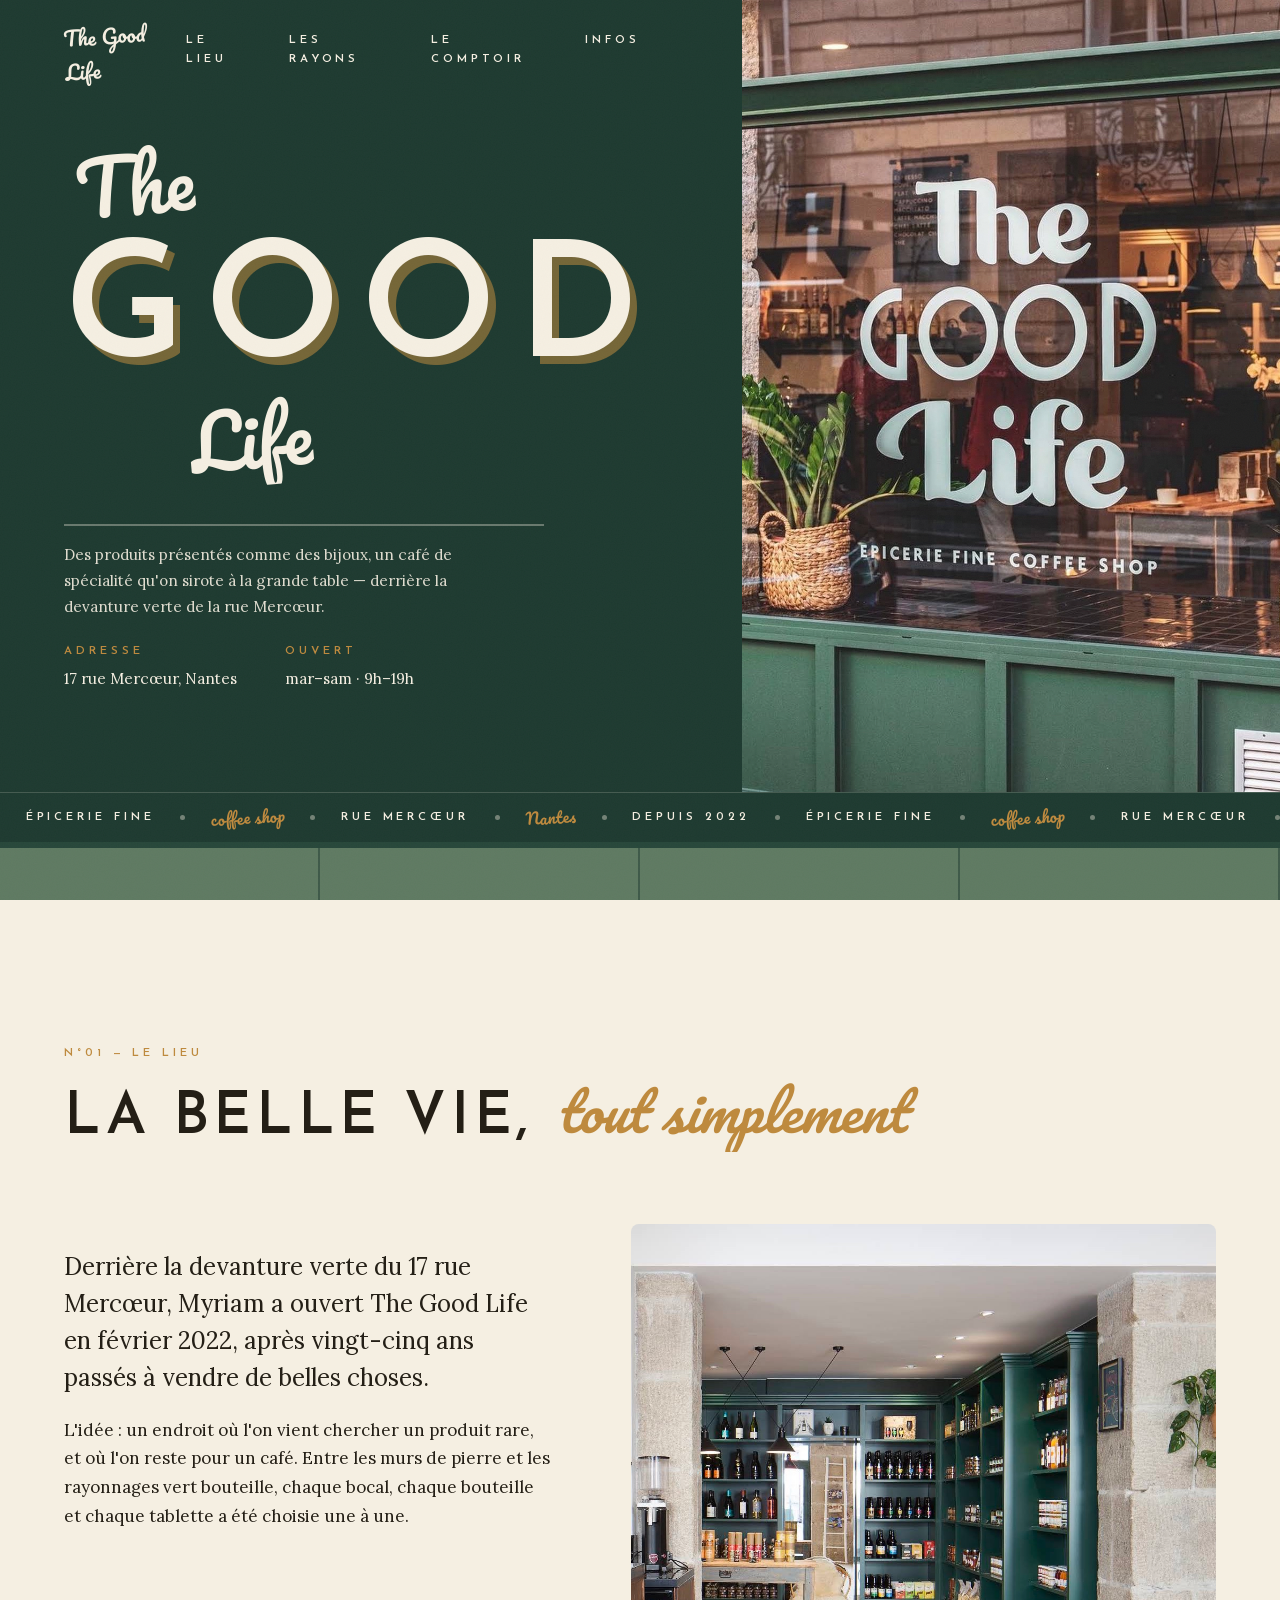
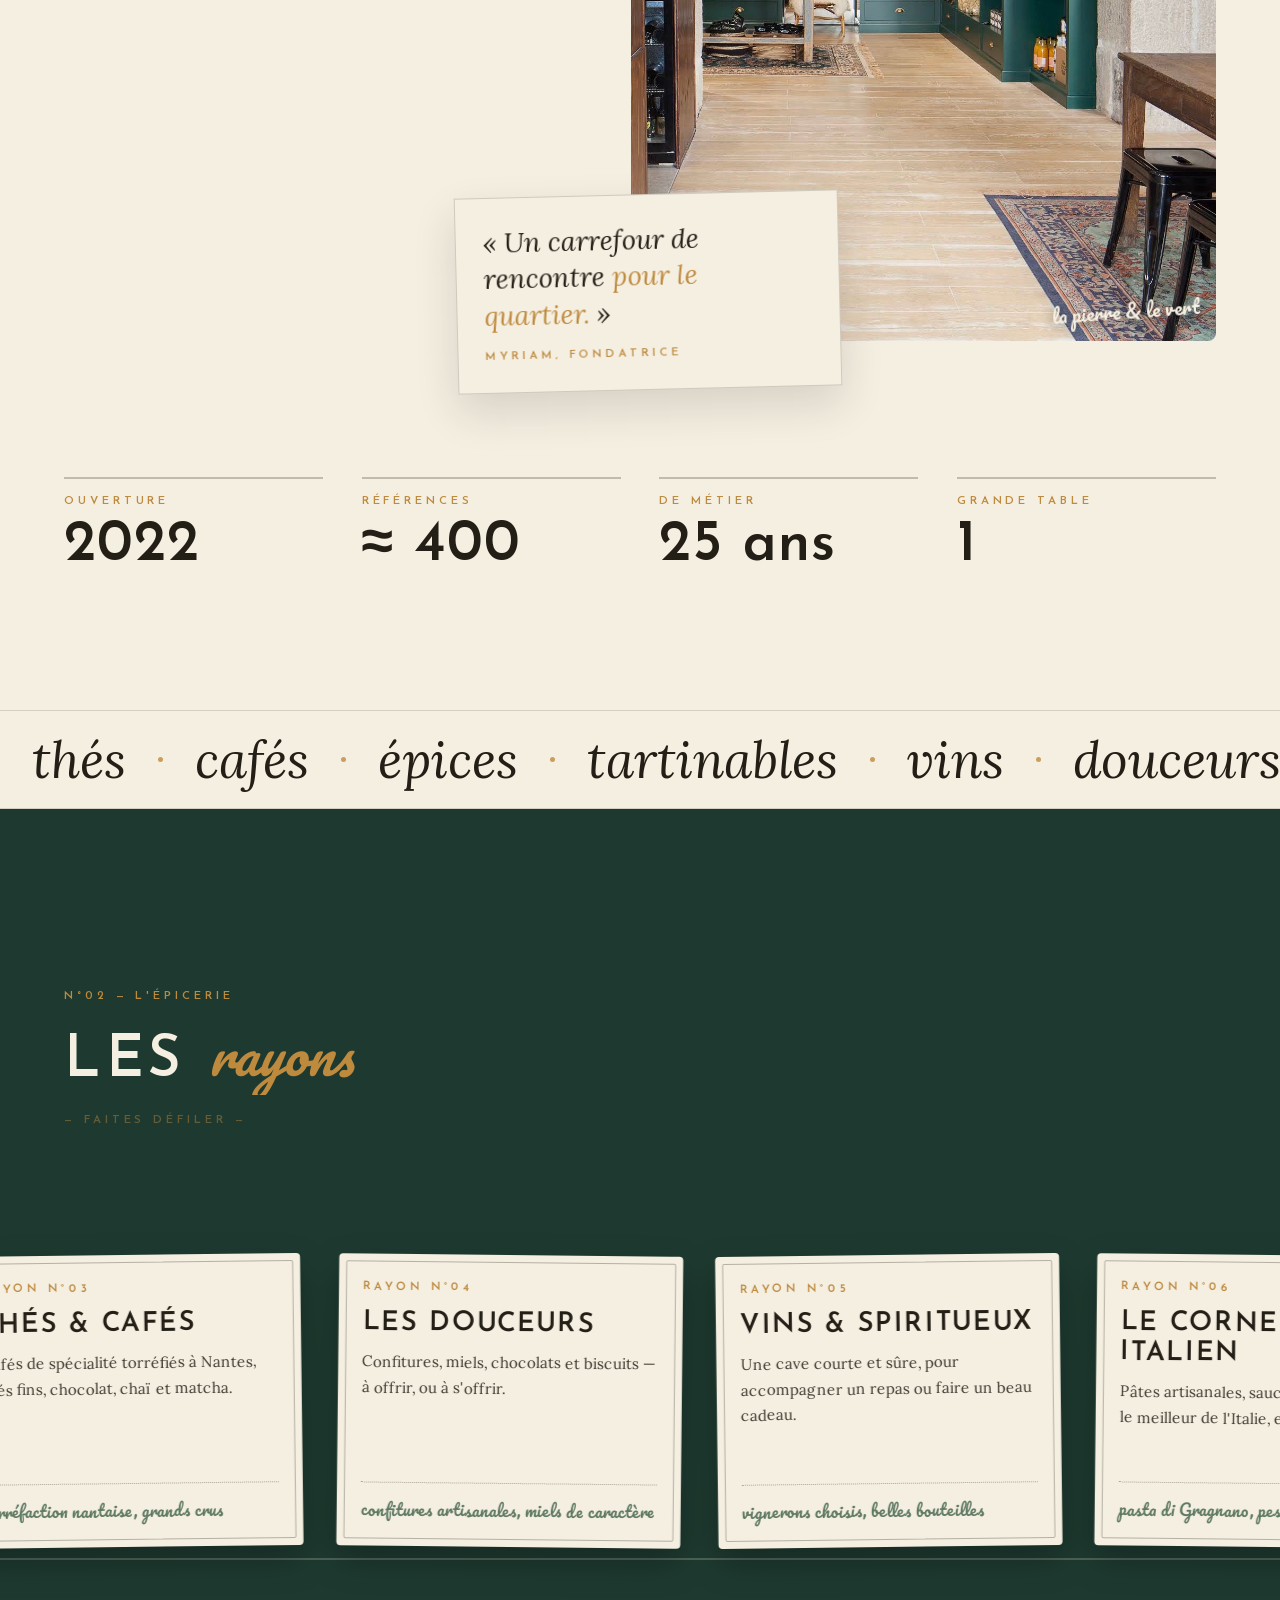
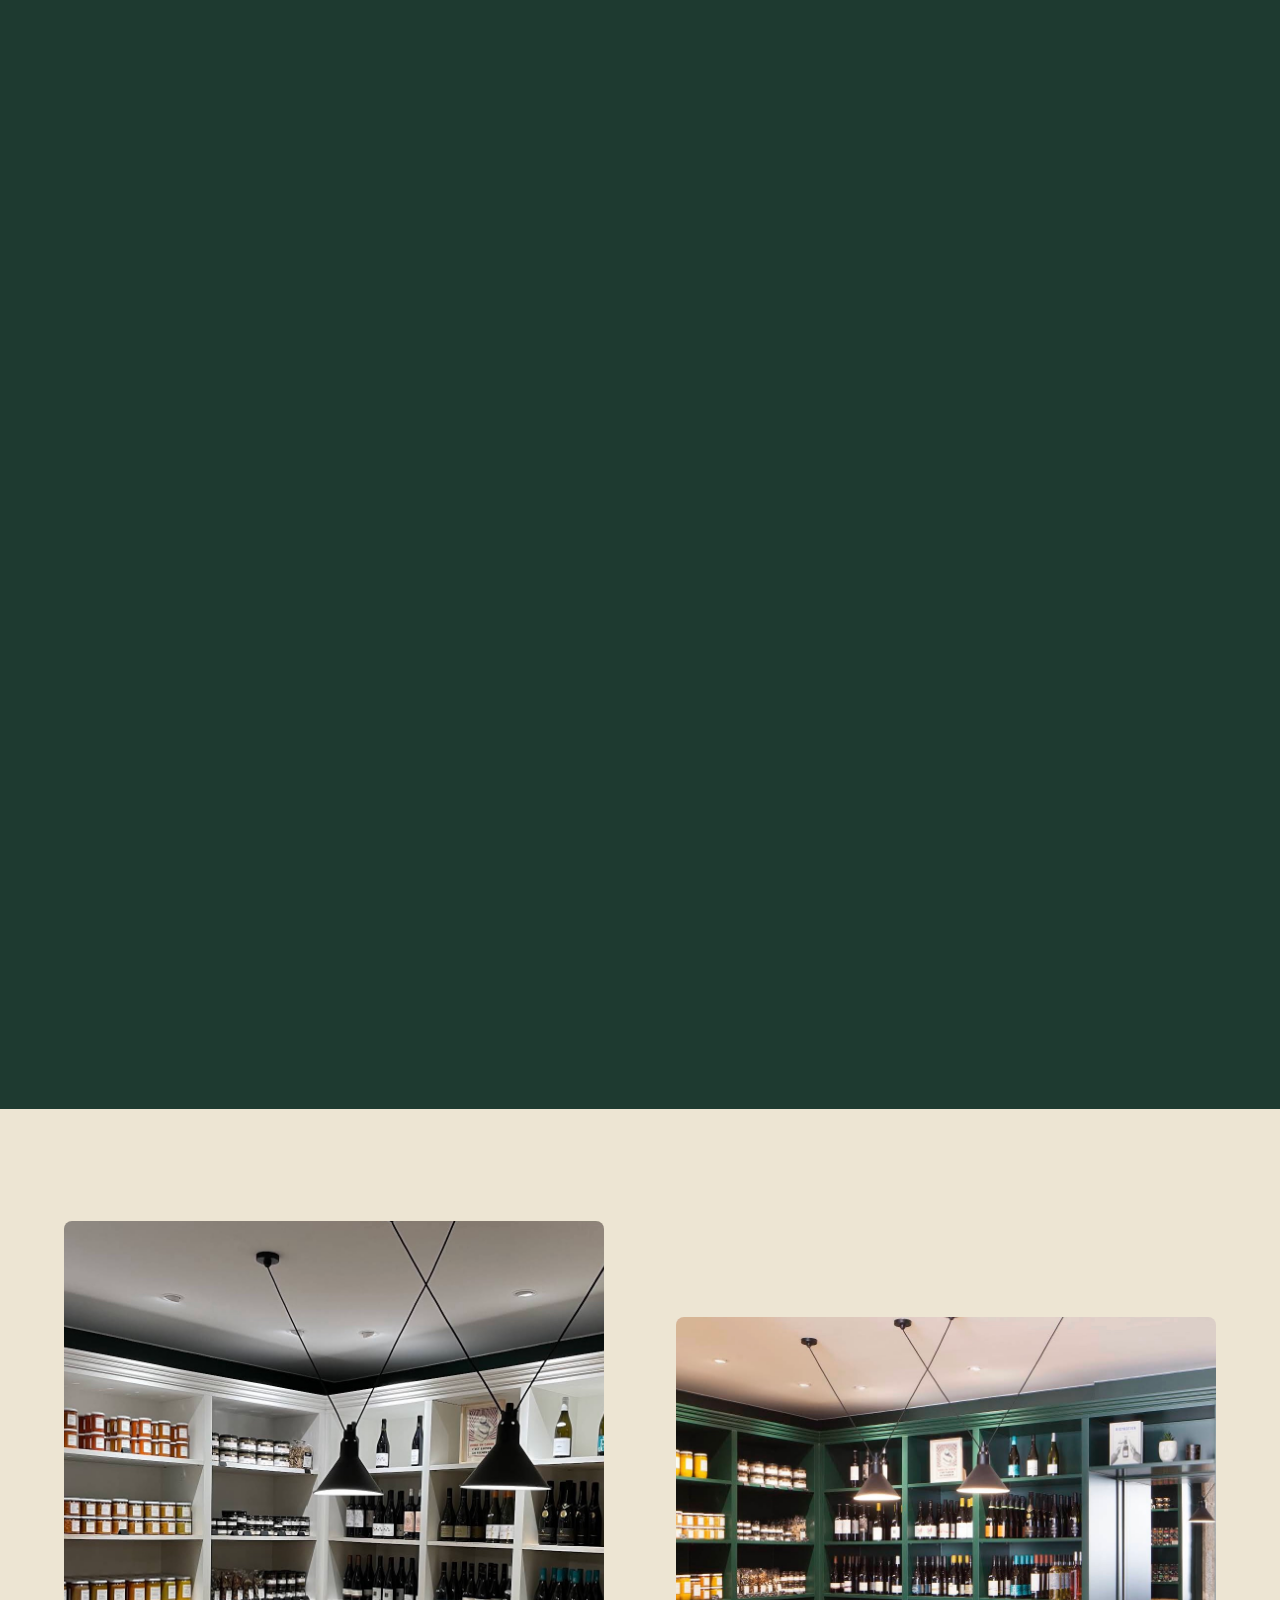
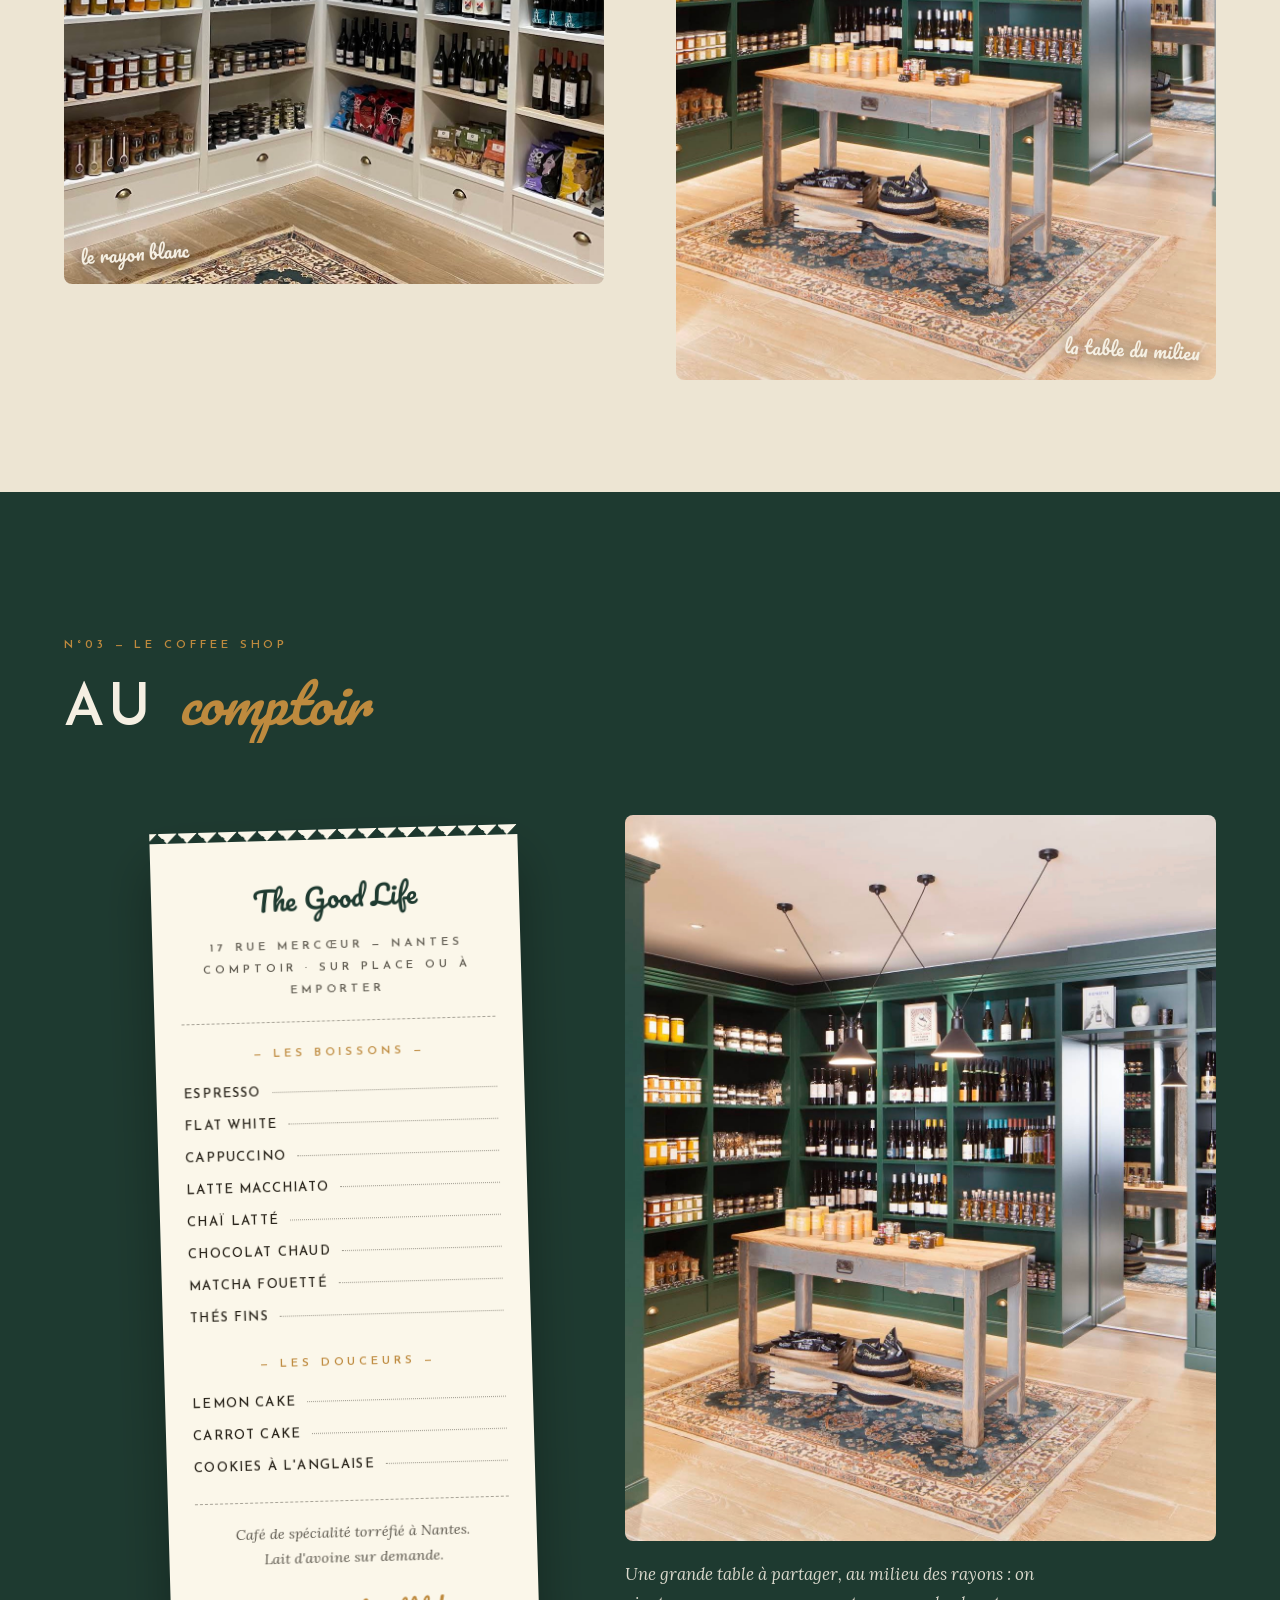
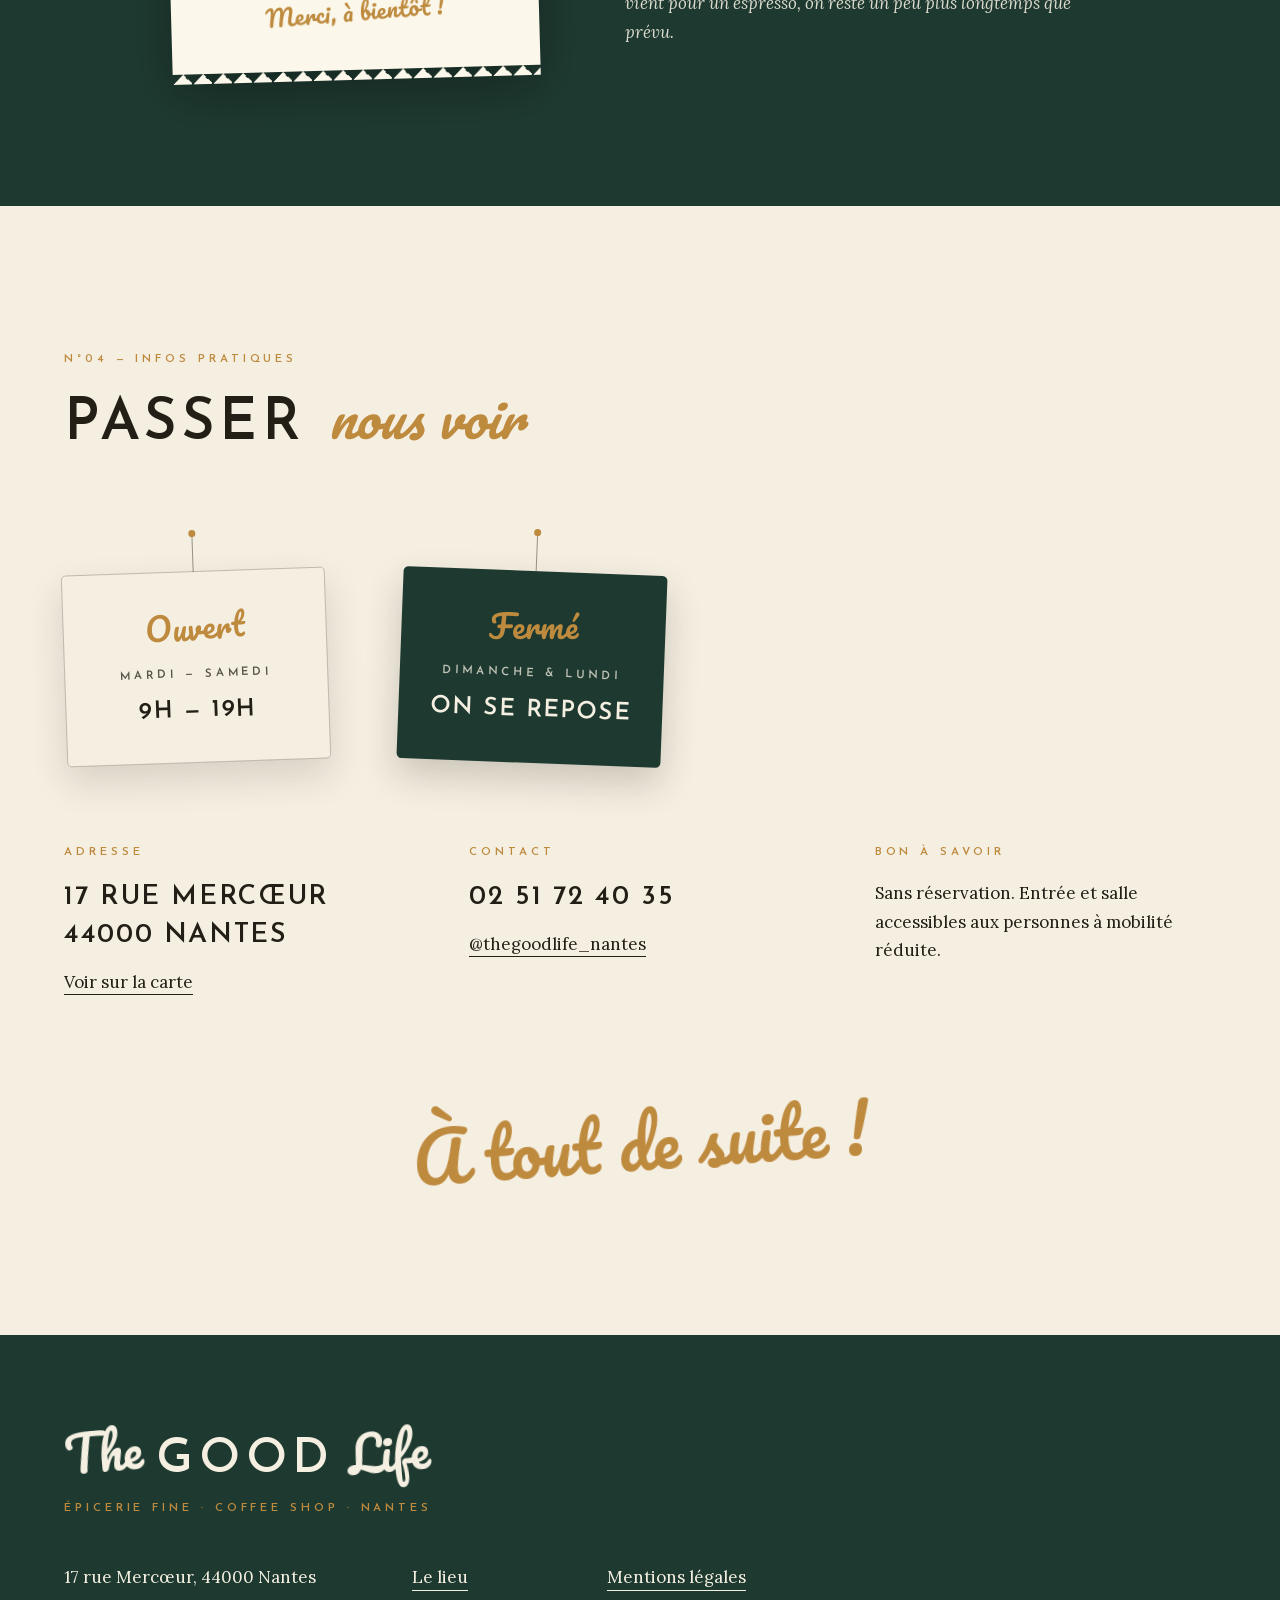
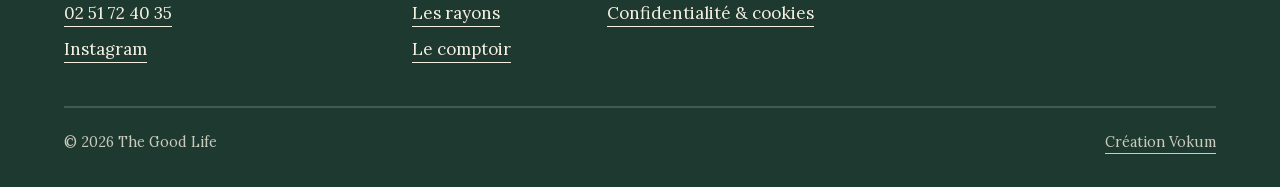
==== commit 16156ab5: "Refonte mobile : hero sans collision, rail rayons swipeable, échelle typo dédiée - Hero : lockup res" ====
--- a/index.html
+++ b/index.html
@@ -197,7 +197,7 @@
         <header class="rayons__head container">
           <span class="label" data-reveal>N°02 — L'épicerie</span>
           <h2 class="h-section" data-reveal="mask"><span>Les <em class="script">rayons</em></span></h2>
-          <p class="rayons__hint label" aria-hidden="true">— Faites défiler —</p>
+          <p class="rayons__hint label" aria-hidden="true"><span class="rayons__hint-touch">— Faites glisser —</span><span class="rayons__hint-scroll">— Faites défiler —</span></p>
         </header>
         <div class="rayons__viewport">
           <span class="rayons__shelf" aria-hidden="true"></span>
--- a/assets/css/base/base.css
+++ b/assets/css/base/base.css
@@ -67,6 +67,11 @@
   :root { --gutter: 4rem; }
 }
 
+/* Mobile : échelle typographique réduite — jamais un desktop rétréci */
+@media (max-width: 899px) {
+  :root { --fs-body: 1rem; }
+}
+
 /* ---- Reset ---- */
 *, *::before, *::after { box-sizing: border-box; margin: 0; padding: 0; }
 
@@ -114,6 +119,7 @@
   letter-spacing: .34em;
   text-transform: uppercase;
 }
+
 
 /* Mot script — comme « The » et « Life » du lettrage */
 .script {
@@ -198,6 +204,13 @@
 :focus-visible {
   outline: 2px solid var(--miel);
   outline-offset: 3px;
+}
+
+/* ---- Ajustements mobiles globaux ---- */
+@media (max-width: 899px) {
+  .label { font-size: .64rem; letter-spacing: .24em; }
+  .section { padding-block: clamp(3.5rem, 11vw, 5rem); }
+  .section__head { margin-bottom: clamp(1.8rem, 6vw, 2.6rem); }
 }
 
 /* ---- Grain papier — texture globale très légère ---- */
--- a/assets/css/components/marquee.css
+++ b/assets/css/components/marquee.css
@@ -52,9 +52,9 @@
 .marquee--seuil .marquee__item--serif {
   font-family: var(--f-body);
   font-style: italic;
-  font-size: clamp(1.9rem, 5.5vw, 3.2rem);
+  font-size: clamp(1.5rem, 5vw, 3.2rem);
   line-height: 1.2;
-  padding-inline: 2rem;
+  padding-inline: clamp(1.2rem, 4vw, 2rem);
 }
 .marquee--seuil .marquee__dot { background: var(--miel); opacity: .8; }
 
--- a/assets/css/modules/hero.css
+++ b/assets/css/modules/hero.css
@@ -32,7 +32,7 @@
 .hero__word--the,
 .hero__word--life {
   font-family: var(--f-script);
-  font-size: clamp(3rem, 12vw, 6.2rem);
+  font-size: clamp(2.6rem, 10.5vw, 6.2rem);
   rotate: -5deg;
   line-height: 1.3;
 }
@@ -42,8 +42,8 @@
   font-family: var(--f-caps);
   font-weight: 600;
   text-transform: uppercase;
-  letter-spacing: .08em;
-  font-size: clamp(4.6rem, 21vw, 13rem);
+  letter-spacing: .07em;
+  font-size: clamp(4rem, 18.5vw, 13rem);
   line-height: 1.02;
   margin-block: .02em;
 }
@@ -52,9 +52,7 @@
   text-shadow: .045em .05em 0 rgba(190, 138, 62, .55);
 }
 
-.hero__word--life { margin-left: 1.15em; margin-top: -.08em; }
-/* lisibilité quand le mot passe sur la photo (mobile) */
-.hero__word--life > span { text-shadow: 0 2px 18px rgba(0, 0, 0, .35); }
+.hero__word--life { margin-left: .65em; margin-top: -.1em; }
 
 /* Ordre de la cascade d'ouverture */
 .hero__word--the  { --self-delay: 0ms; }
@@ -66,27 +64,26 @@
 .hero__photo img  { --self-delay: 420ms; }
 .hero__marquee    { --self-delay: 900ms; }
 
-/* ---- Photo — le lockup déborde dessus ---- */
+/* ---- Photo — mobile : image de clôture du hero, pleine largeur ---- */
 .hero__photo {
   position: relative;
   z-index: 1;
-  margin: -2.6rem var(--gutter) 0;
+  order: 3;
+  margin: 1.8rem 0 0;
 }
 .hero__photo img {
-  border-radius: 8px;
-  --radius: 8px;
+  --radius: 0px;
   width: 100%;
-  max-height: 46svh;
+  max-height: 40svh;
   object-fit: cover;
-  object-position: center 30%;
+  object-position: center 32%;
 }
 
 /* ---- Pied ---- */
 .hero__foot {
   position: relative;
   z-index: 2;
-  padding: 1.6rem var(--gutter) 1.8rem;
-  margin-top: auto;
+  padding: 1.4rem var(--gutter) 0;
 }
 .hero__line {
   max-width: 30rem;
@@ -95,7 +92,7 @@
 }
 .hero__pitch {
   max-width: 26rem;
-  font-size: 1rem;
+  font-size: .95rem;
   opacity: .9;
 }
 .hero__meta {
@@ -115,8 +112,8 @@
 /* ---- Enseigne défilante ---- */
 .hero__marquee {
   border-top: 1px solid rgba(245, 239, 226, .18);
-  padding-block: .85rem;
-  font-size: .8rem;
+  padding-block: .7rem;
+  font-size: .7rem;
 }
 
 /* ---- Soubassement — panneaux bois de la devanture ---- */
--- a/assets/css/modules/rayons.css
+++ b/assets/css/modules/rayons.css
@@ -17,26 +17,46 @@
 .rayons__head .h-section .script { color: var(--miel); }
 
 .rayons__hint {
-  display: none;
+  display: block;
   margin-top: 1rem;
   opacity: .45;
 }
+.rayons__hint-scroll { display: none; }
+@media (min-width: 900px) {
+  .rayons__hint-touch { display: none; }
+  .rayons__hint-scroll { display: inline; }
+}
 
+/* Mobile : l'étagère se fait glisser au doigt — rail natif avec snap */
 .rayons__viewport {
   position: relative;
   margin-top: clamp(2.2rem, 6vw, 3.5rem);
+  overflow-x: auto;
+  scroll-snap-type: x mandatory;
+  scrollbar-width: none;
+  padding-bottom: 1.6rem;
 }
+.rayons__viewport::-webkit-scrollbar { display: none; }
 
-/* la ligne d'étagère continue */
-.rayons__shelf {
-  display: none;
-}
+/* mobile : la ligne d'étagère vit dans le rail (elle défile avec lui) */
+.rayons__shelf { display: none; }
 
 .rayons__track {
+  position: relative;
   display: flex;
-  flex-direction: column;
-  gap: 1.3rem;
-  padding-inline: var(--gutter);
+  align-items: stretch;
+  gap: 1.1rem;
+  width: max-content;
+  padding-inline: var(--gutter) 3rem;
+  padding-bottom: 1rem;
+}
+.rayons__track::after {
+  content: "";
+  position: absolute;
+  left: 0; right: 0; bottom: 0;
+  height: 2px;
+  background: var(--creme);
+  opacity: .22;
 }
 
 /* ---- Étiquette de bocal ---- */
@@ -44,6 +64,11 @@
   position: relative;
   background: var(--creme);
   color: var(--encre);
+  width: min(76vw, 21rem);
+  flex-shrink: 0;
+  scroll-snap-align: center;
+  display: flex;
+  flex-direction: column;
   padding: 1.5rem 1.5rem 1.4rem;
   border-radius: 4px;
   box-shadow: 0 14px 34px rgba(0, 0, 0, .28);
@@ -86,12 +111,13 @@
   opacity: .88;
 }
 .etiquette__ex {
-  margin-top: .9rem;
+  margin-top: auto;
   padding-top: .8rem;
   border-top: 1px dotted rgba(36, 31, 22, .35);
   font-size: 1.02rem;
   color: var(--sauge);
 }
+.etiquette__desc { margin-bottom: .9rem; }
 
 /* carte finale — posée sur le vert, sans papier */
 .etiquette--fin {
@@ -99,6 +125,7 @@
   color: var(--creme);
   box-shadow: none;
   padding-block: 1rem;
+  justify-content: center;
 }
 .etiquette--fin::before { display: none; }
 .etiquette--fin:hover { translate: none; box-shadow: none; }
@@ -119,7 +146,7 @@
 .etiquette:nth-child(2) { --self-delay: 110ms; }
 .etiquette:nth-child(3) { --self-delay: 220ms; }
 
-/* ---- Desktop : épinglage + rail horizontal ---- */
+/* ---- Desktop : épinglage + rail horizontal scrubbé ---- */
 @media (min-width: 900px) {
   .rayons { height: calc(100lvh + 2600px); }
 
@@ -131,9 +158,9 @@
     justify-content: center;
   }
 
-  .rayons__hint { display: block; }
-
   .rayons__viewport {
+    overflow-x: visible;
+    scroll-snap-type: none;
     padding-block: 3.2rem 2rem;
   }
 
@@ -148,23 +175,13 @@
   }
 
   .rayons__track {
-    flex-direction: row;
-    align-items: stretch;
     gap: 2.2rem;
-    width: max-content;
     padding-inline: var(--gutter) 8rem;
+    padding-bottom: 0;
     will-change: translate;
   }
+  .rayons__track::after { display: none; }
 
-  .etiquette {
-    width: 21.5rem;
-    flex-shrink: 0;
-    display: flex;
-    flex-direction: column;
-  }
-  .etiquette__ex { margin-top: auto; padding-top: .9rem; }
-  .etiquette--fin {
-    width: 24rem;
-    justify-content: center;
-  }
+  .etiquette { width: 21.5rem; }
+  .etiquette--fin { width: 24rem; }
 }
--- a/assets/css/modules/interlude.css
+++ b/assets/css/modules/interlude.css
@@ -7,7 +7,15 @@
 .interlude__grid {
   display: flex;
   flex-direction: column;
-  gap: 2rem;
+  gap: 1.6rem;
+}
+
+/* mobile : diptyque décalé — 2e photo plus étroite, alignée à droite */
+@media (max-width: 899px) {
+  .interlude__photo--decale {
+    width: 84%;
+    align-self: flex-end;
+  }
 }
 
 /* débord interne pour la parallaxe — jamais de scale */
